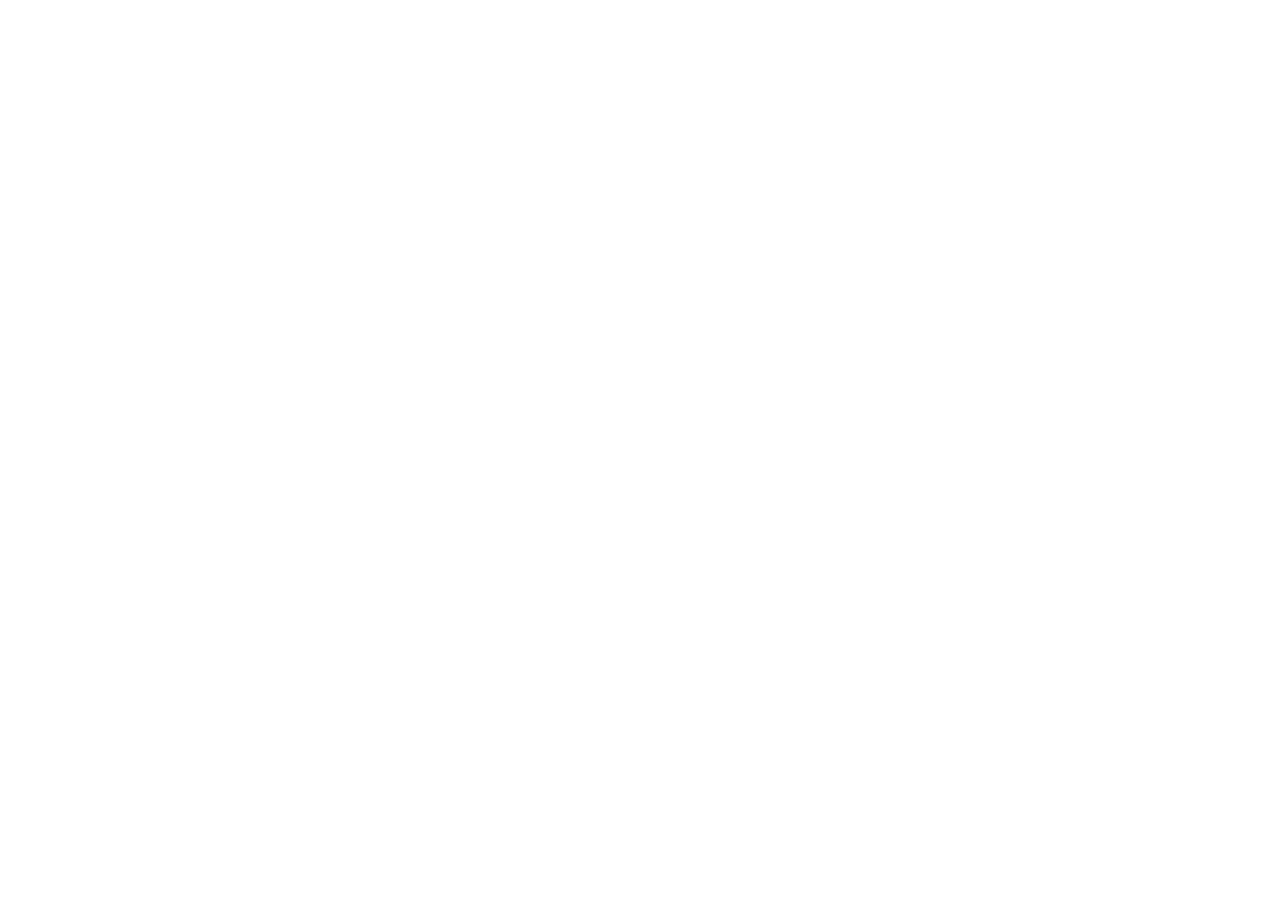
==== characters.html @ 33f7c28f "Oops, missed stuff" ====
<!DOCTYPE html>
<html lang="en">
<head>
   <meta charset="UTF-8">
   <meta name="viewport" content="width=device-width, initial-scale=1.0">
   <title>Characters | Boll Deluxe</title>
</head>
<body>
   
</body>
</html>
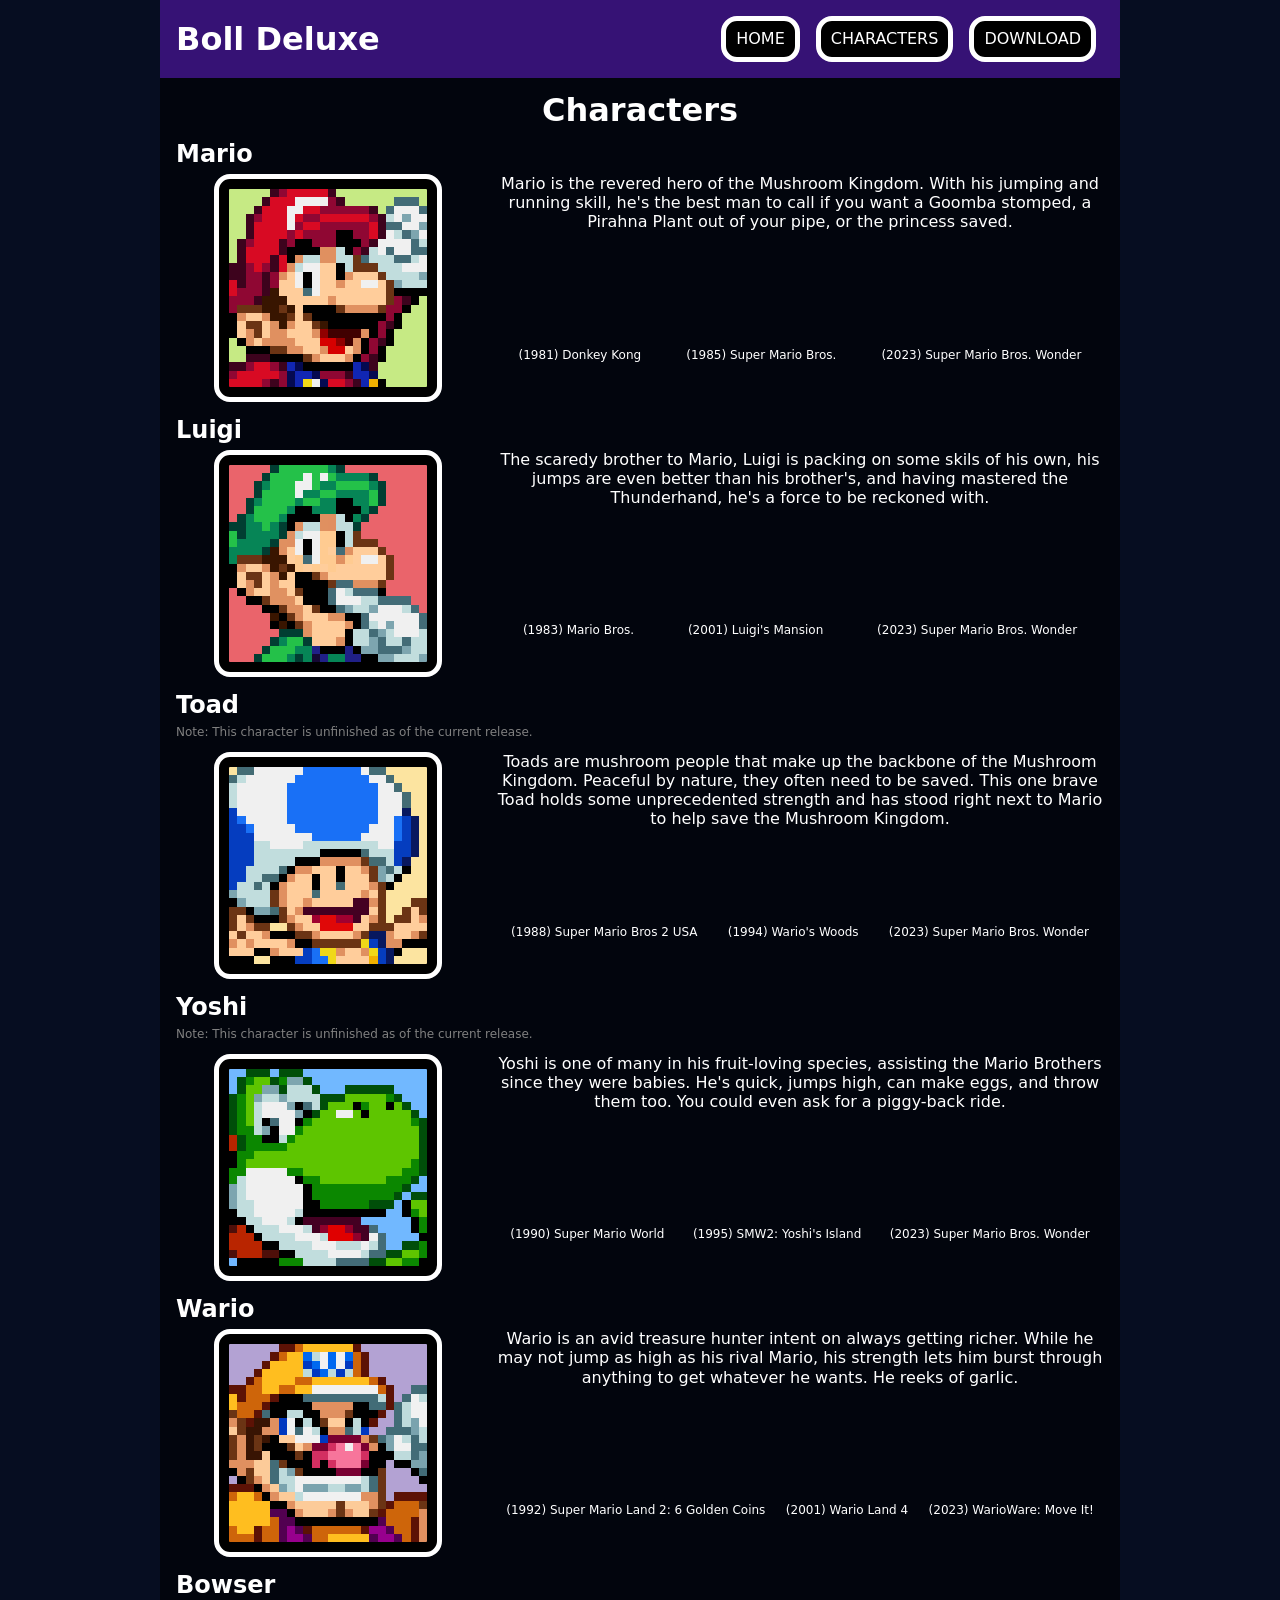
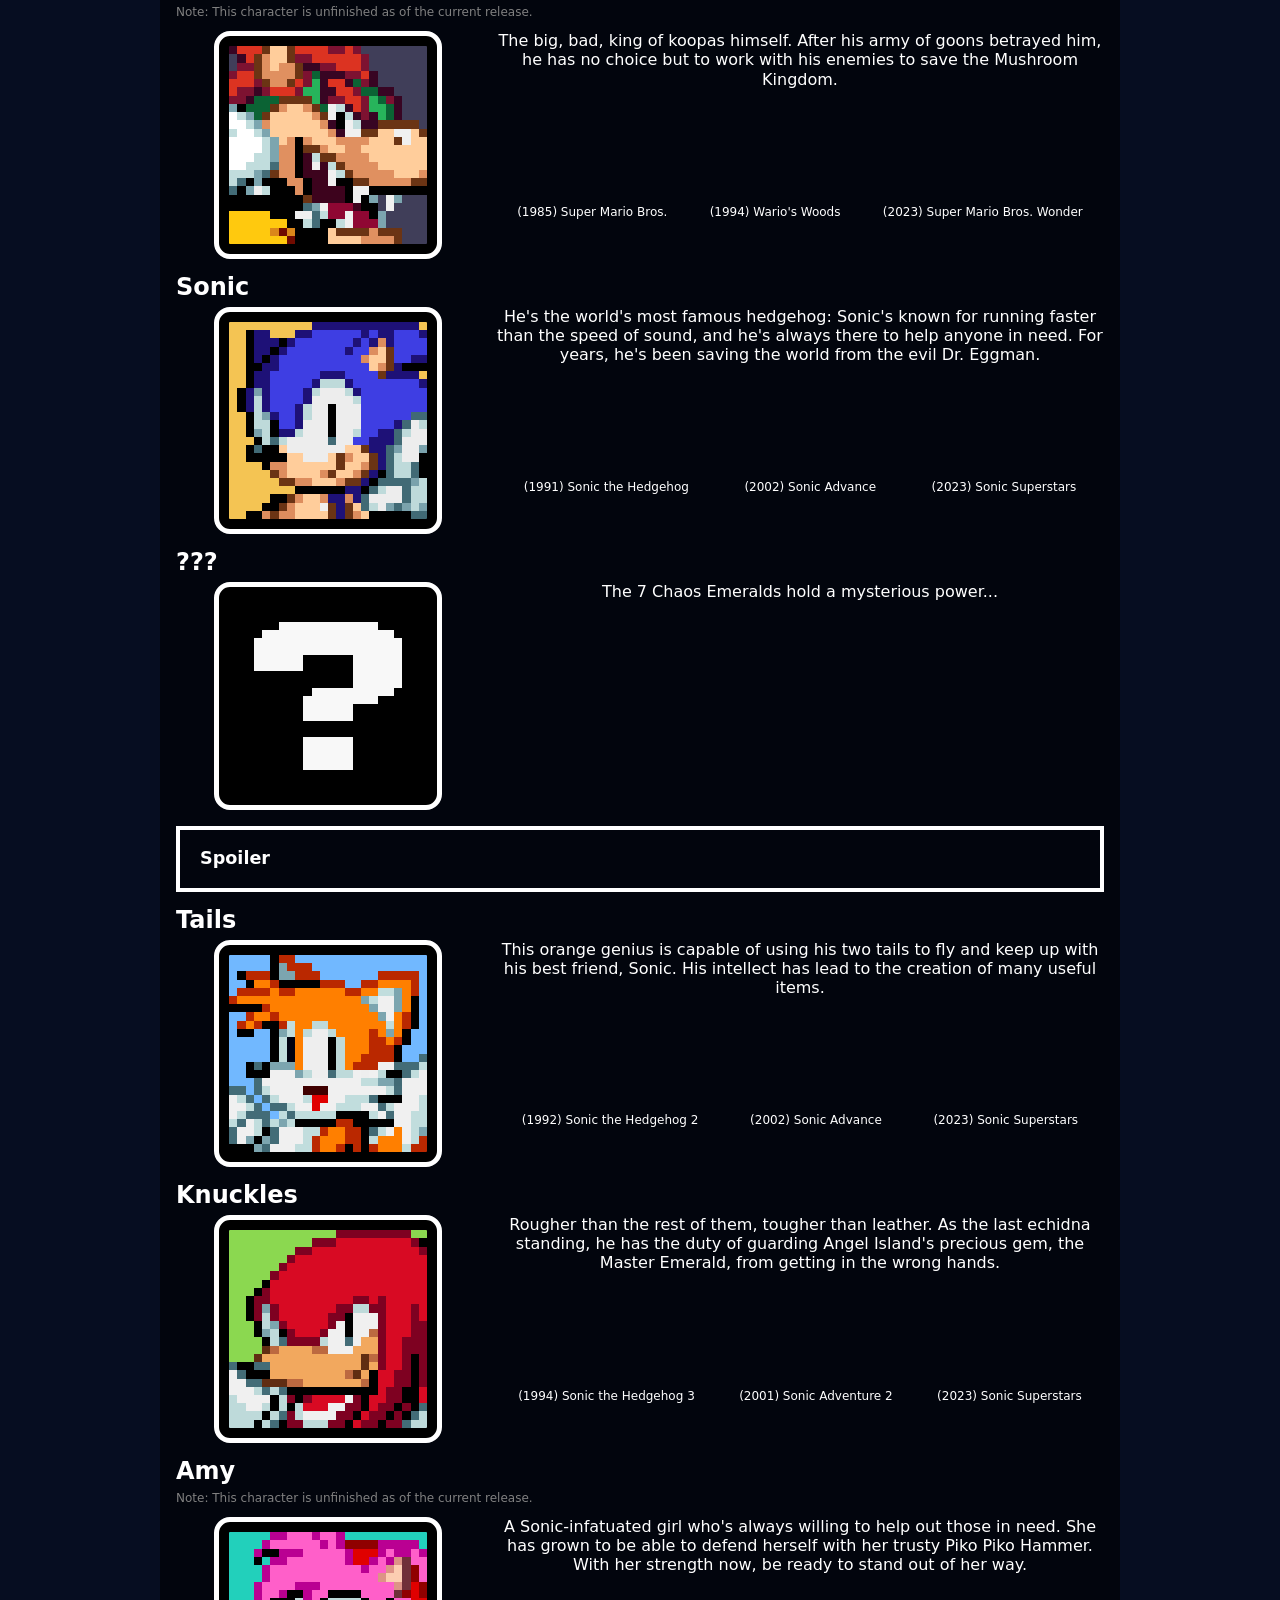
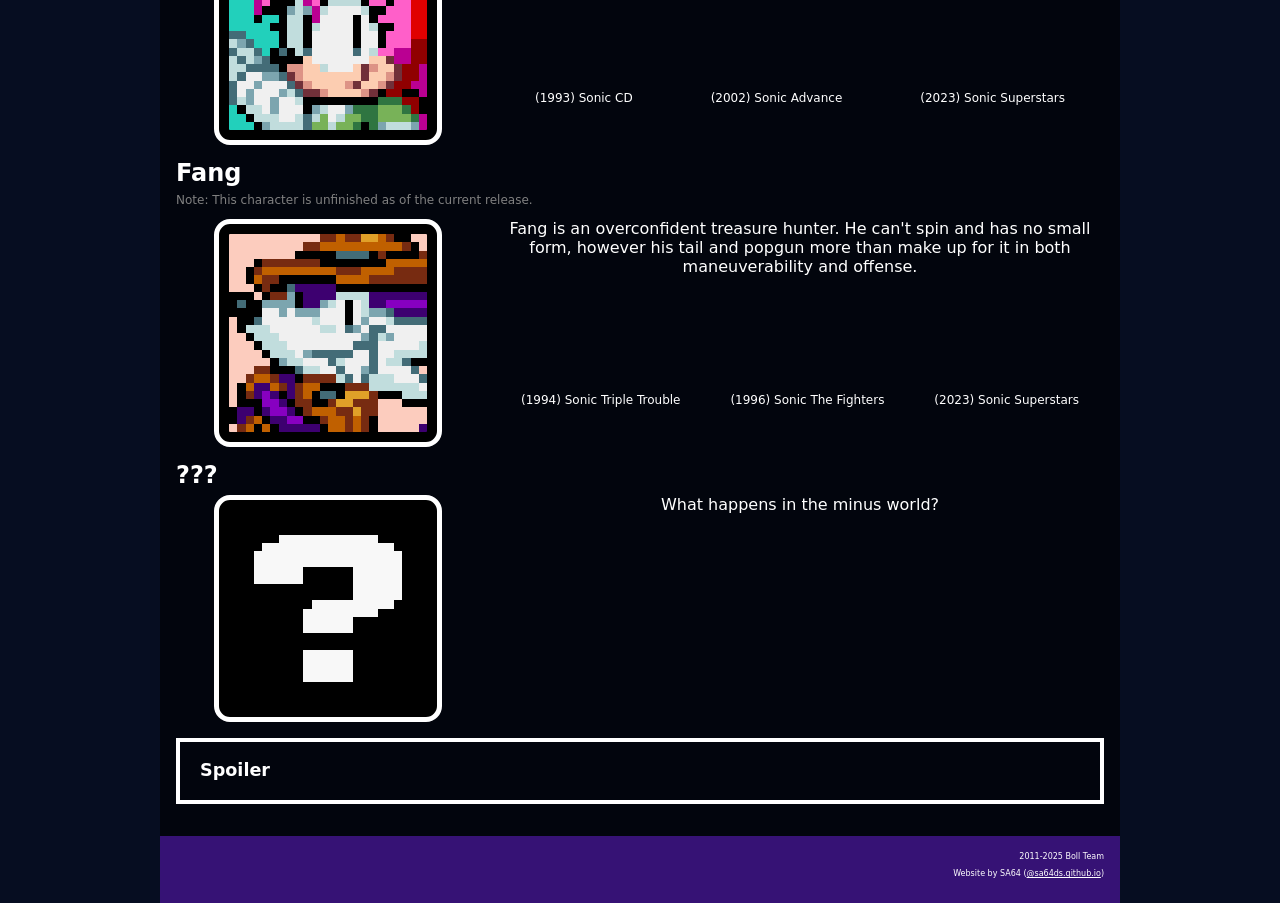
==== commit 58225d81: "Framework Pt. 1" ====
--- a/characters.html
+++ b/characters.html
@@ -4,8 +4,199 @@
    <meta charset="UTF-8">
    <meta name="viewport" content="width=device-width, initial-scale=1.0">
    <title>Characters | Boll Deluxe</title>
+
+   <link rel="stylesheet" href="reset.css">
+   <link rel="stylesheet" href="main.css">
+
+   <link rel="icon" href="images/bdxicon.png" type="image/x-icon">
+
+   <script src="jquery-3.4.1.js"></script>
 </head>
+
 <body>
-   
+   <div class="wrapper">
+      <header>
+         <h1>Boll Deluxe</h1>
+         <nav>
+            <ul>
+               <li><a href="index.html">Home</a></li>
+               <li><a href="characters.html">Characters</a></li>
+               <li><a href="download.html">Download</a></li>
+            </ul>
+         </nav>
+      </header>
+
+      <main>
+         <h1>Characters</h1>
+         <h2>Mario</h2>
+         <div class="character">
+            <img class="characterImage" src="images/cards/mario.png">
+            <p>Mario is the revered hero of the Mushroom Kingdom. With his jumping and running skill, he's the best man to call if you want a Goomba stomped, a Pirahna Plant out of your pipe, or the princess saved.</p>
+            <ul>
+               <li>(1981) Donkey Kong
+               <li>(1985) Super Mario Bros.
+               <li>(2023) Super Mario Bros. Wonder
+            </ul>
+         </div>
+         <h2>Luigi</h2>
+         <div class="character">
+            <img class="characterImage" src="images/cards/luigi.png">
+            <p>The scaredy brother to Mario, Luigi is packing on some skils of his own, his jumps are even better than his brother's, and having mastered the Thunderhand, he's a force to be reckoned with.</p>
+            <ul>
+               <li>(1983) Mario Bros.
+               <li>(2001) Luigi's Mansion
+               <li>(2023) Super Mario Bros. Wonder
+            </ul>
+         </div>
+         <h2>Toad</h2>
+         <p class="note">Note: This character is unfinished as of the current release.</p>
+         <div class="character">
+            <img class="characterImage" src="images/cards/toad.png">
+            <p>Toads are mushroom people that make up the backbone of the Mushroom Kingdom. Peaceful by nature, they often need to be saved. This one brave Toad holds some unprecedented strength and has stood right next to Mario to help save the Mushroom Kingdom.</p>
+            <ul>
+               <li>(1988) Super Mario Bros 2 USA
+               <li>(1994) Wario's Woods
+               <li>(2023) Super Mario Bros. Wonder
+            </ul>
+         </div>
+         <h2>Yoshi</h2>
+         <p class="note">Note: This character is unfinished as of the current release.</p>
+         <div class="character">
+            <img class="characterImage" src="images/cards/yoshi.png">
+            <p>Yoshi is one of many in his fruit-loving species, assisting the Mario Brothers since they were babies. He's quick, jumps high, can make eggs, and throw them too. You could even ask for a piggy-back ride.</p>
+            <ul>
+               <li>(1990) Super Mario World
+               <li>(1995) SMW2: Yoshi's Island
+               <li>(2023) Super Mario Bros. Wonder
+            </ul>
+         </div>
+         <h2>Wario</h2>
+         <div class="character">
+            <img class="characterImage" src="images/cards/wario.png">
+            <p>Wario is an avid treasure hunter intent on always getting richer. While he may not jump as high as his rival Mario, his strength lets him burst through anything to get whatever he wants. He reeks of garlic.</p>
+            <ul>
+               <li>(1992) Super Mario Land 2: 6 Golden Coins
+               <li>(2001) Wario Land 4
+               <li>(2023) WarioWare: Move It!
+            </ul>
+         </div>
+         <h2>Bowser</h2>
+         <p class="note">Note: This character is unfinished as of the current release.</p>
+         <div class="character">
+            <img class="characterImage" src="images/cards/bowser.png">
+            <p>The big, bad, king of koopas himself. After his army of goons betrayed him, he has no choice but to work with his enemies to save the Mushroom Kingdom.</p>
+            <ul class="history">
+               <li>(1985) Super Mario Bros.
+               <li>(1994) Wario's Woods
+               <li>(2023) Super Mario Bros. Wonder
+            </ul>
+         </div>
+         <h2>Sonic</h2>
+         <div class="character">
+            <img class="characterImage" src="images/cards/sonic.png">
+            <p>He's the world's most famous hedgehog: Sonic's known for running faster than the speed of sound, and he's always there to help anyone in need. For years, he's been saving the world from the evil Dr. Eggman.</p>
+            <ul>
+               <li>(1991) Sonic the Hedgehog
+               <li>(2002) Sonic Advance
+               <li>(2023) Sonic Superstars
+            </ul>
+         </div>
+         <h2>???</h2>
+         <div class="secretcharacter">
+            <img class="characterImage" src="images/cards/placeholder.png">
+            <p>The 7 Chaos Emeralds hold a mysterious power...</p>
+         </div>
+         <div class="drawer">
+            <h3>Spoiler</h3>
+
+            <div class="inner">
+               <h2>Super Sonic</h2>
+               <div class="character">
+                  <img class="characterImage" src="images/cards/super.png">
+                  <p class="characterText">After collecting the seven Chaos Emeralds, Sonic can take on a new form: Super Sonic. This gives him incredible speed and power, being able to take even the toughest of foes down. But it doesn't last forever...</p>
+                  <ul>
+                     <li>(1992) Sonic the Hedgehog 2
+                     <li>(2022) Sonic Frontiers
+                     <li>(2023) Sonic Superstars
+                  </ul>
+               </div>
+            </div>
+         </div>
+         <h2>Tails</h2>
+         <div class="character">
+            <img class="characterImage" src="images/cards/tails.png">
+            <p>This orange genius is capable of using his two tails to fly and keep up with his best friend, Sonic. His intellect has lead to the creation of many useful items.</p>
+            <ul>
+               <li>(1992) Sonic the Hedgehog 2
+               <li>(2002) Sonic Advance
+               <li>(2023) Sonic Superstars
+            </ul>
+         </div>
+         <h2>Knuckles</h2>
+         <div class="character">
+            <img class="characterImage" src="images/cards/knuckles.png">
+            <p>Rougher than the rest of them, tougher than leather. As the last echidna standing, he has the duty of guarding Angel Island's precious gem, the Master Emerald, from getting in the wrong hands.</p>
+            <ul class="history">
+               <li>(1994) Sonic the Hedgehog 3
+               <li>(2001) Sonic Adventure 2
+               <li>(2023) Sonic Superstars
+            </ul>
+         </div>
+         <h2>Amy</h2>
+         <p class="note">Note: This character is unfinished as of the current release.</p>
+         <div class="character">
+            <img class="characterImage" src="images/cards/amy.png">
+            <p>A Sonic-infatuated girl who's always willing to help out those in need. She has grown to be able to defend herself with her trusty Piko Piko Hammer. With her strength now, be ready to stand out of her way.</p>
+            <ul class="history">
+               <li>(1993) Sonic CD
+               <li>(2002) Sonic Advance
+               <li>(2023) Sonic Superstars
+            </ul>
+         </div>
+         <h2>Fang</h2>
+         <p class="note">Note: This character is unfinished as of the current release.</p>
+         <div class="character">
+            <img class="characterImage" src="images/cards/fang.png">
+            <p>Fang is an overconfident treasure hunter. He can't spin and has no small form, however his tail and popgun more than make up for it in both maneuverability and offense.</p>
+            <ul>
+               <li>(1994) Sonic Triple Trouble
+               <li>(1996) Sonic The Fighters
+               <li>(2023) Sonic Superstars
+            </ul>
+         </div>
+         <h2>???</h2>
+         <div class="secretcharacter">
+            <img class="characterImage" src="images/cards/placeholder.png">
+            <p>What happens in the minus world?</p>
+         </div>
+         <div class="drawer">
+            <h3>Spoiler</h3>
+
+            <div class="inner">
+               <h2>Ashura</h2>
+               <div class="character">
+                  <img class="characterImage" src="images/cards/ashura.png">
+                  <p>Ashura's striking resemblance to Sonic is no coincidence: this buggy hedgehog, born from the water, can glitch the world to his favor, which he does by teleporting and attracting coins.</p>
+                  <ul>
+                     <li>(1992) Sonic the Hedgehog 2
+                     <li>(2010) Sonic Boll
+                     <li>(2022) Boll Deluxe
+                  </ul>
+               </div>
+            </div>
+         </div>
+      </main>
+      <footer>
+         <p>2011-2025 Boll Team</p>
+         <p>Website by SA64 (<a href="https://bsky.app/profile/sa64ds.github.io">@sa64ds.github.io</a>)</p>
+      </footer>
+   </div>
+
+   <script>
+      $("div.drawer").click(function () {
+         $(this).find(".inner").slideToggle("slow");
+      });
+   </script>
+
 </body>
 </html>
--- a/main.css
+++ b/main.css
@@ -0,0 +1,280 @@
+body {
+   background-image: url(https://img.itch.zone/aW1nLzEwMTY1NTgxLnBuZw==/original/W%2BugZV.png);
+   background-color: #060d21;
+}
+
+.wrapper {
+   font-family: "Press Start 2P", system-ui;
+   font-weight: 400;
+   font-style: normal;
+   background-color: rgba(0, 0, 0, 0.6);
+   color: white;
+   margin: auto;
+   max-width: 960px;
+}
+
+main {
+   padding: 1rem;
+}
+
+img {
+   image-rendering: pixelated;
+}
+
+header {
+   background-color: #361275;
+   display: flex;
+   justify-content: space-between;
+   align-items: center;
+   padding: .5rem 1rem;
+}
+
+nav ul {
+   list-style-type: none;
+   display: flex;
+   flex-wrap: wrap;
+}
+
+nav a {
+   padding: 1rem 2rem;
+   text-transform: uppercase;
+   display: block;
+   color: white;
+   padding: 10px;
+   margin: 8px;
+   border: 5px white solid;
+   border-radius: 1rem;
+   background-color: black;
+   text-decoration: none;
+}
+
+nav a:hover {
+   background-color: white;
+   color: black;
+}
+
+.mainLogo {
+   width: 50%;
+   display: block;
+   margin: 0 auto;
+   padding-bottom: 1rem;
+}
+
+p {
+   line-height: 1.2;
+}
+
+.note {
+   color: gray;
+   font-size: 75%;
+}
+
+h1 {
+   font-size: 200%;
+   text-align: center;
+   margin-bottom: 1rem;
+}
+
+header h1 {
+   margin: 0;
+}
+
+h2 {
+   font-size: 150%;
+   margin-bottom: .5rem;
+}
+
+.unfinished {
+   color: grey;
+}
+
+footer {
+   background-color: #361275;
+   font-size: 50%;
+   text-align: right;
+   clear: both;
+   padding: 1rem;
+}
+footer a {color: white;}
+
+.character, .secretcharacter {
+   display: grid;
+   grid-template-columns: 1fr 2fr;
+   grid-template-rows: 3fr 1fr;
+   grid-gap: 1rem;
+   margin-bottom: 1rem;
+}
+
+.history {
+   font-size: 75%;
+   grid-column: 2/3;
+   display: flex;
+   justify-content: space-around;
+   text-align: center;
+}
+
+.character ul,.secretcharacter ul {
+   font-size: 75%;
+   grid-column: 2/3;
+   display: flex;
+   justify-content: space-around;
+   text-align: center;
+}
+
+.character li,.secretcharacter li {
+   list-style-type: none;
+}
+
+.character img,.secretcharacter img {
+   width: 65%;
+   background-color: black;
+   padding: 10px;
+   border: 5px white solid;
+   border-radius: 1rem;
+   margin: auto;
+   grid-row: 1/3;
+}
+
+.character p,.secretcharacter p {
+   text-align: center;
+}
+
+.drawer {
+   border: white 4px solid;
+   margin-bottom: 1rem;
+   padding: 4px;
+}
+
+.drawer h3 {
+   font-size: 110%;
+   display: block;
+   padding: 1rem;
+}
+.inner {display: none}
+
+.download {
+   display: grid;
+   grid-template-columns: 1fr 2fr;
+   grid-template-rows: 1fr 0.25fr;
+   margin-bottom: 1rem;
+}
+
+.download img {
+   width: 80%;
+   background-color: black;
+   padding: 10px;
+   border: 5px white solid;
+   border-radius: 1rem;
+   margin: auto;
+   grid-row: 1/4;
+   image-rendering: initial;
+}
+
+.download p {
+   padding: 1rem;
+}
+
+.download a {
+   grid-column: 2;
+   display: block;
+   color: white;
+   background-color: black;
+   border: 5px white solid;
+   margin: 1rem;
+   padding: 1rem;
+   text-align: center;
+   border-radius: 1rem;
+   text-decoration: none;
+}
+
+.download a:hover {
+   background-color: green;
+}
+
+
+@media only screen and (max-width: 899px) {
+   .wrapper {
+      width: 100%;
+   }
+
+   header {
+      flex-direction: column;
+   }
+
+   header h1 {
+      padding-bottom: 1rem;
+   }
+}
+
+@media only screen and (max-width: 480px) {
+   .wrapper {
+      font-size: 125%;
+   }
+   
+   header img {
+      padding: 1rem;
+      width: 100%;
+   }
+
+   nav ul {
+      flex-direction: column;
+      text-align: center;
+   }
+
+   nav a {
+      padding: 1rem;
+      margin: 0;
+   }
+
+   .mainLogo {
+      width: 100%;
+   }
+
+   p {
+      text-align: center;
+   }
+   
+   h2 {
+      text-align: center;
+   }
+   
+   .character {
+      grid-template-columns: 1fr;
+      grid-template-rows: 1fr .5fr 0.5fr;
+   }
+
+   .secretcharacter {
+      grid-template-columns: 1fr;
+      grid-template-rows: 1fr .5fr;
+   }
+
+   .character img,.secretcharacter img {
+      grid-row: 1;
+      grid-column: 1;
+      width: 300px;
+   }
+
+   .character p,.secretcharacter p {
+      grid-row: 2;
+      grid-column: 1;
+      text-align: center;
+   }
+   
+   .character ul,.secretcharacter ul {
+      grid-row: 3;
+      grid-column: 1;
+      flex-direction: column;
+   }
+
+   .download {
+      grid-template-columns: 1fr;
+   }
+
+   .download p {
+      grid-column: 1;
+   }
+
+   .download a {
+      grid-column: 1;
+   }
+}
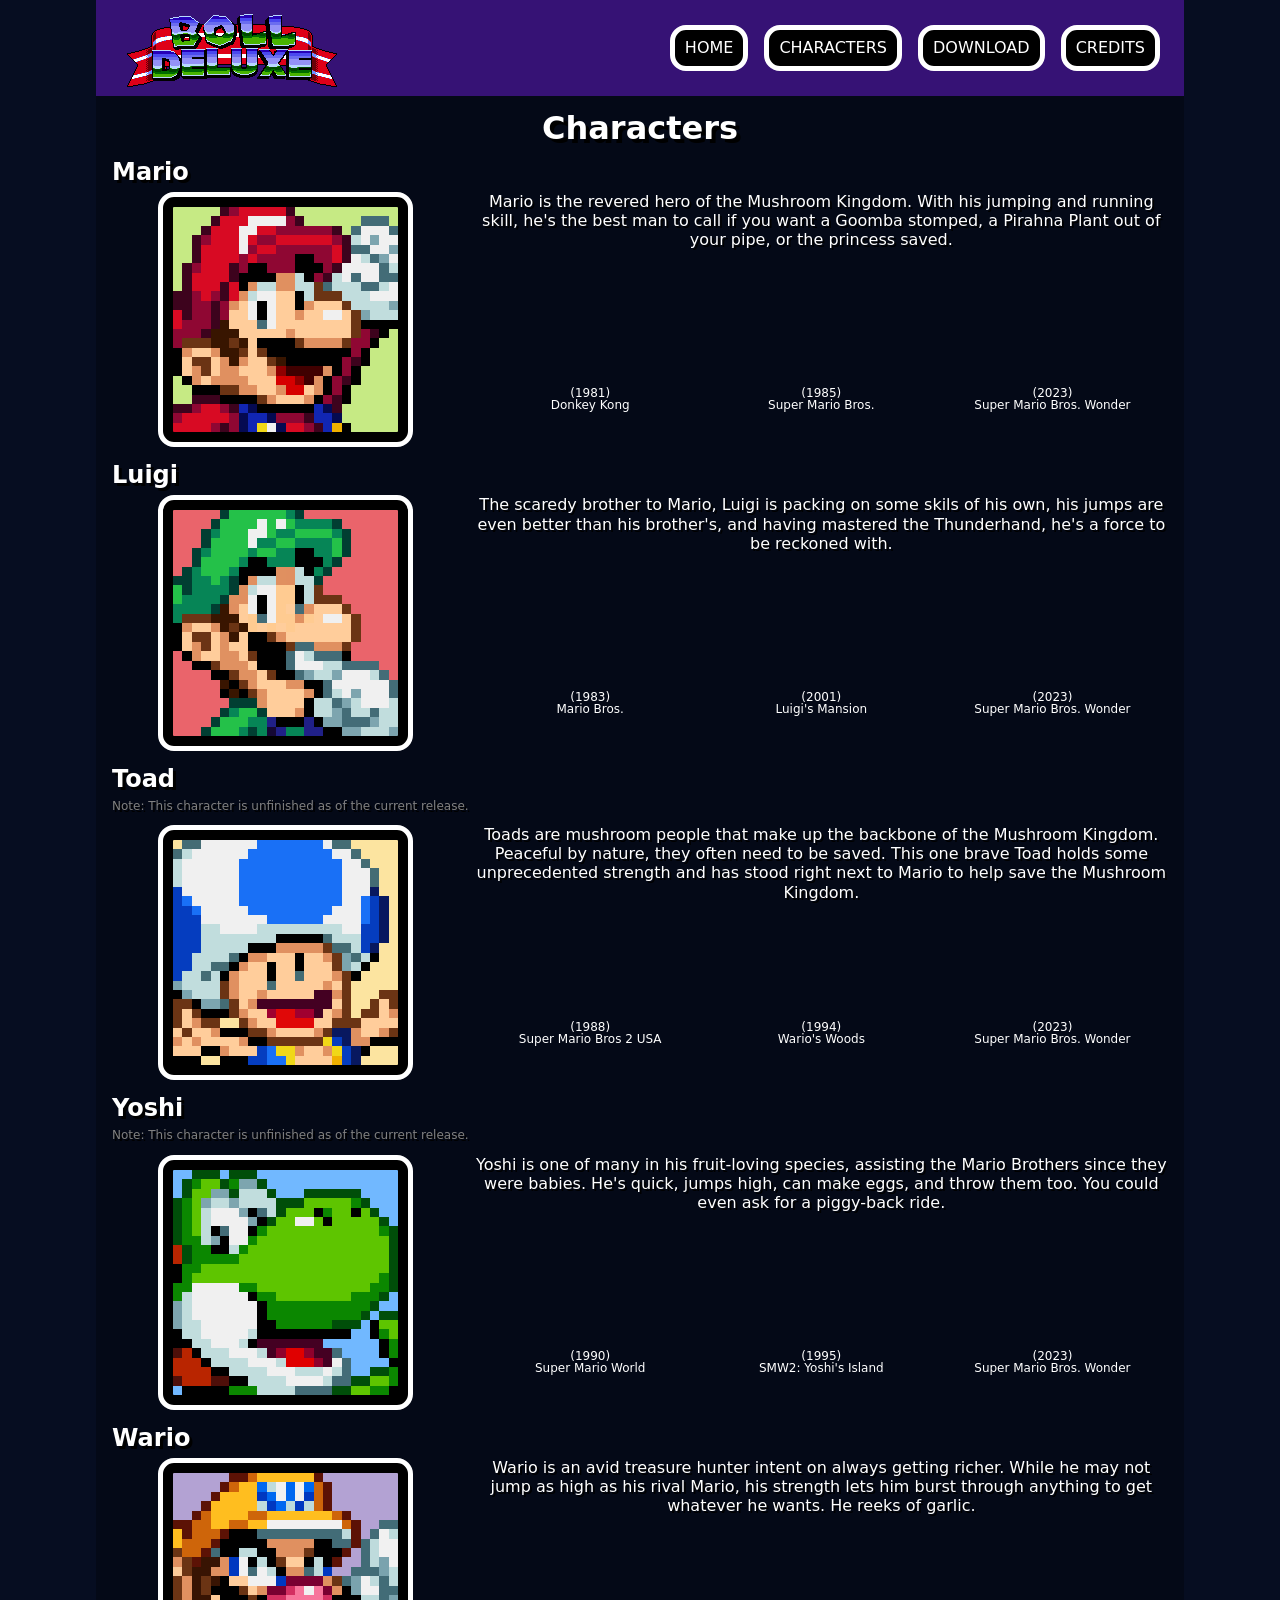
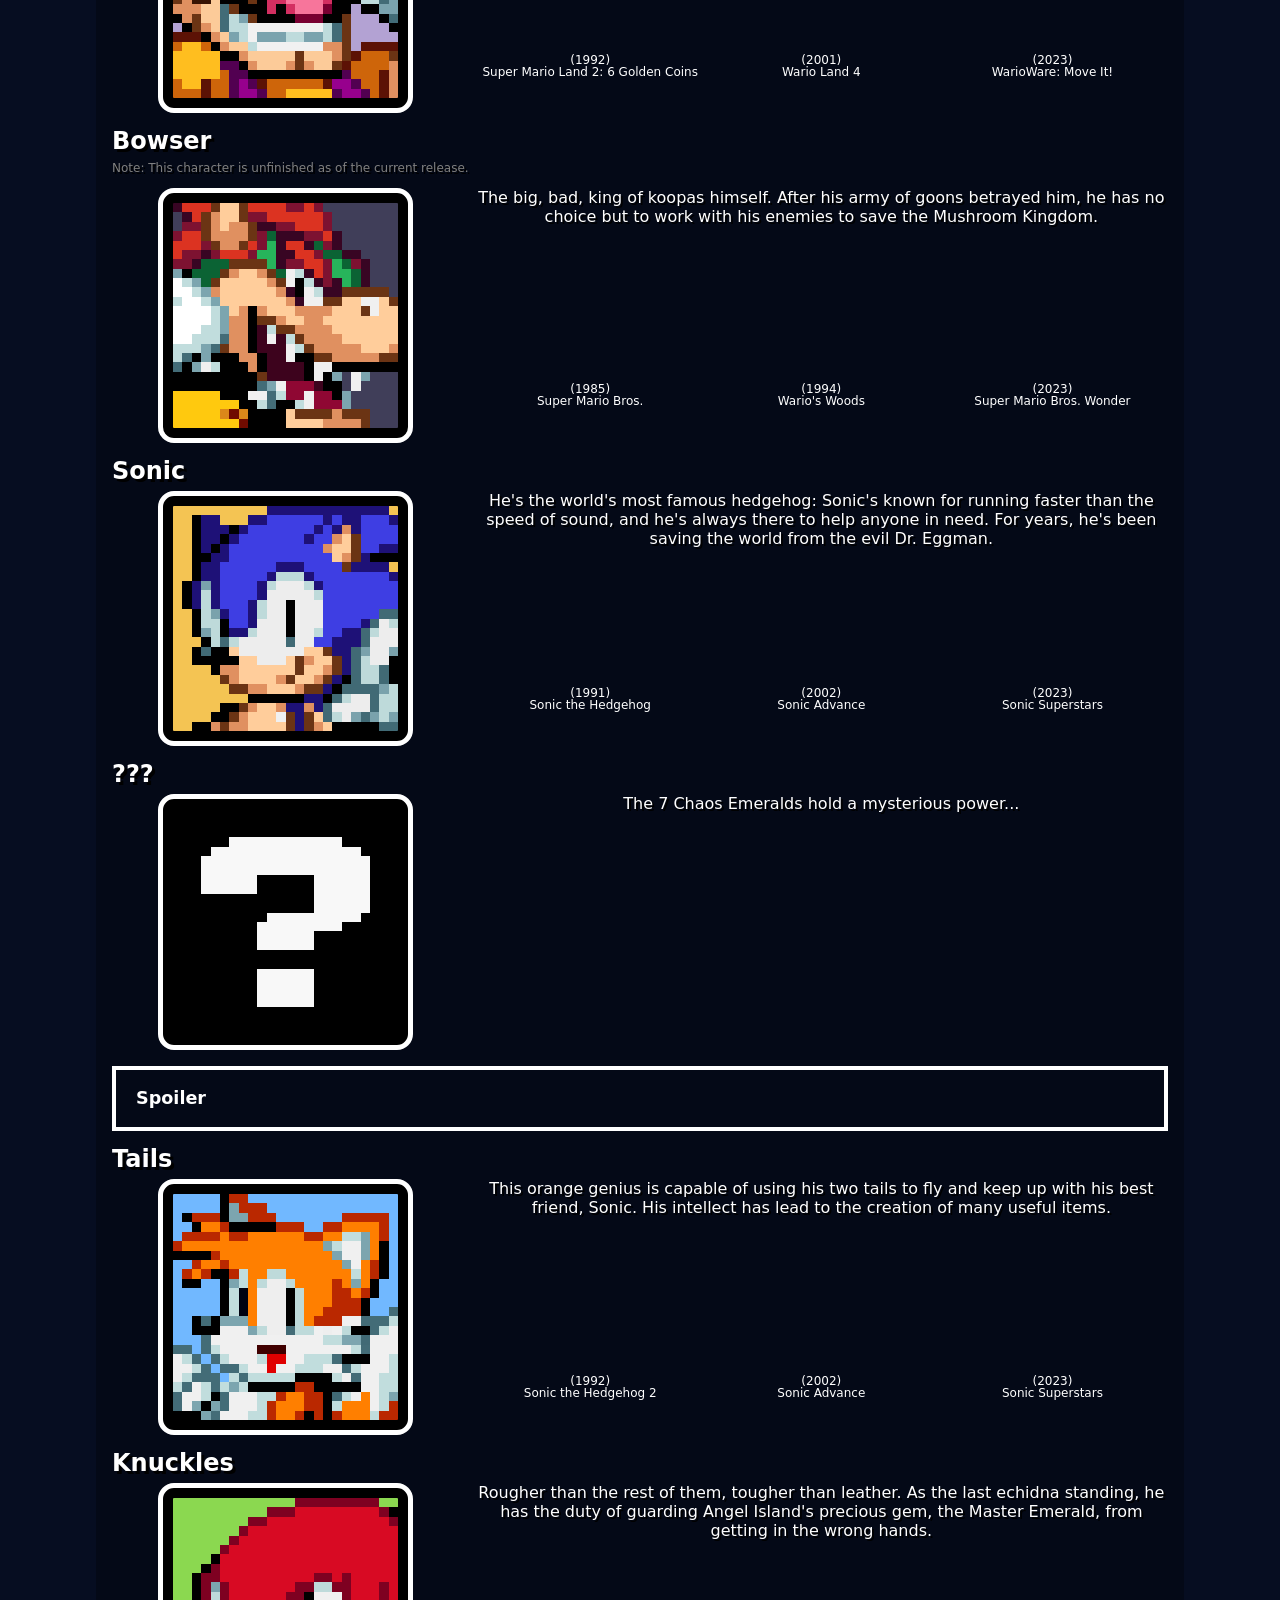
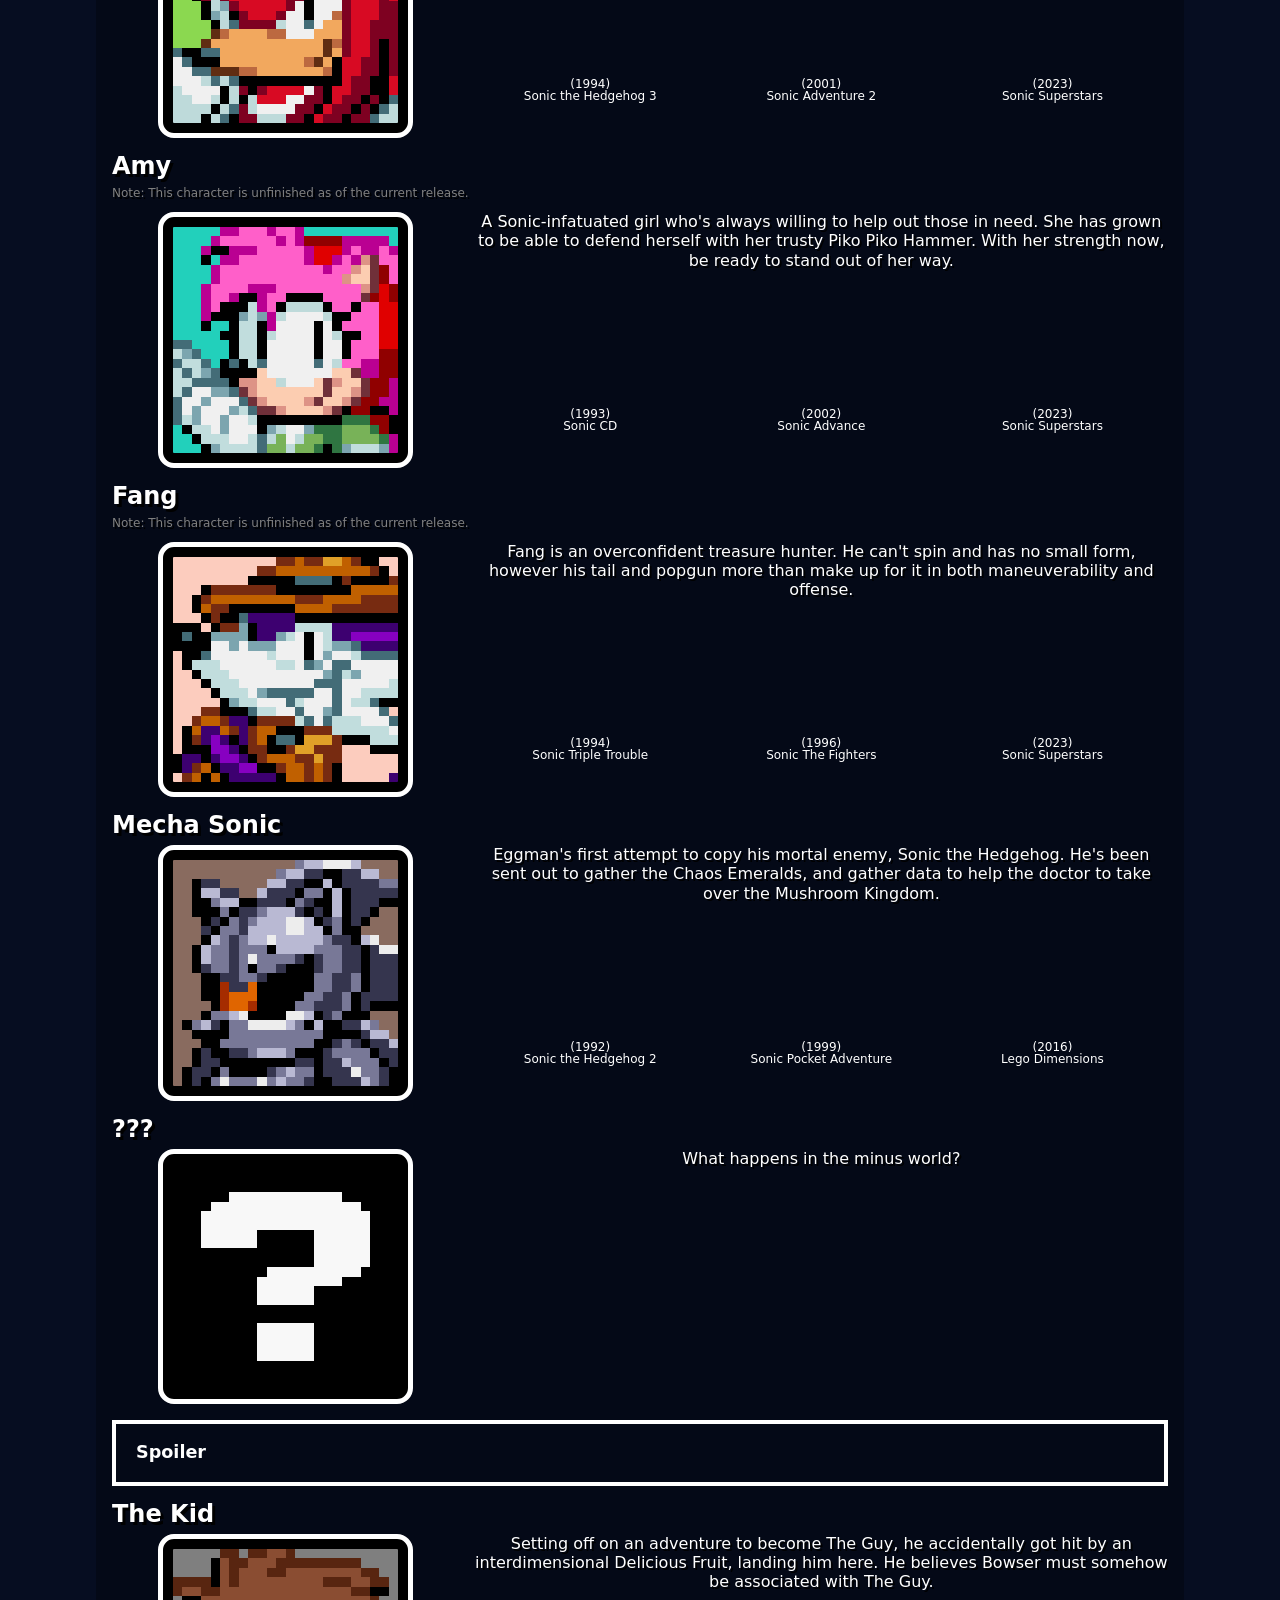
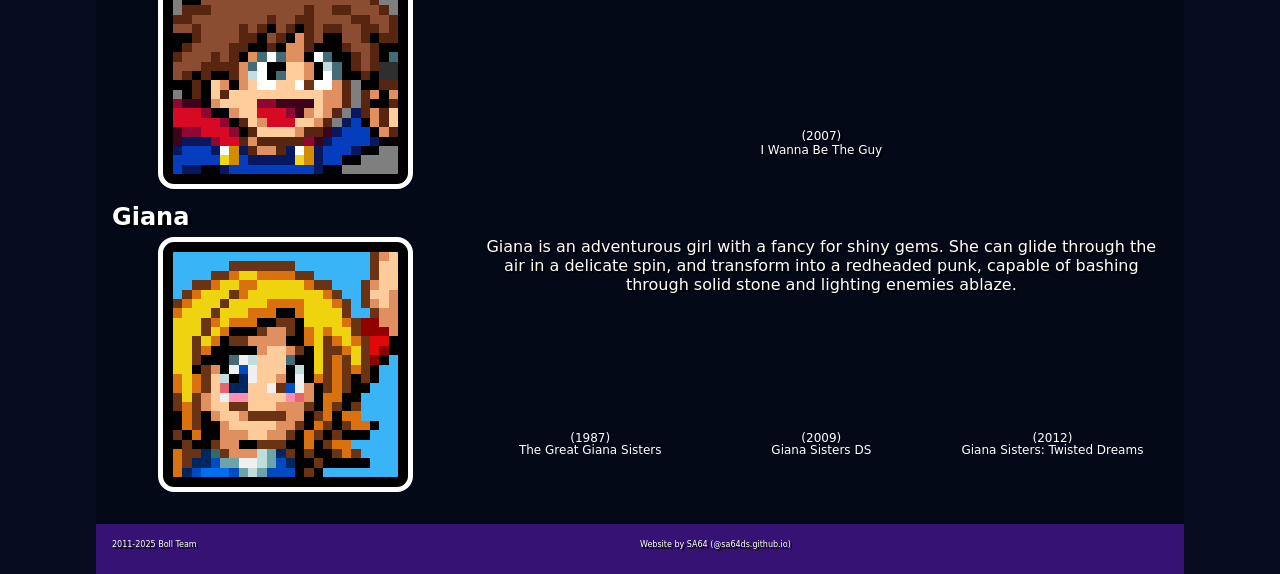
==== commit 1af6b425: "Framework Pt.2" ====
--- a/characters.html
+++ b/characters.html
@@ -16,12 +16,13 @@
 <body>
    <div class="wrapper">
       <header>
-         <h1>Boll Deluxe</h1>
+         <img src="images/bolldxlogotape.png" href="index.html">
          <nav>
             <ul>
-               <li><a href="index.html">Home</a></li>
-               <li><a href="characters.html">Characters</a></li>
-               <li><a href="download.html">Download</a></li>
+               <li><a href="index.html">Home</a>
+               <li><a href="characters.html">Characters</a>
+               <li><a href="download.html">Download</a>
+               <li><a href="credits.html">Credits</a>
             </ul>
          </nav>
       </header>
@@ -33,9 +34,9 @@
             <img class="characterImage" src="images/cards/mario.png">
             <p>Mario is the revered hero of the Mushroom Kingdom. With his jumping and running skill, he's the best man to call if you want a Goomba stomped, a Pirahna Plant out of your pipe, or the princess saved.</p>
             <ul>
-               <li>(1981) Donkey Kong
-               <li>(1985) Super Mario Bros.
-               <li>(2023) Super Mario Bros. Wonder
+               <li>(1981)<br>Donkey Kong
+               <li>(1985)<br>Super Mario Bros.
+               <li>(2023)<br>Super Mario Bros. Wonder
             </ul>
          </div>
          <h2>Luigi</h2>
@@ -43,9 +44,9 @@
             <img class="characterImage" src="images/cards/luigi.png">
             <p>The scaredy brother to Mario, Luigi is packing on some skils of his own, his jumps are even better than his brother's, and having mastered the Thunderhand, he's a force to be reckoned with.</p>
             <ul>
-               <li>(1983) Mario Bros.
-               <li>(2001) Luigi's Mansion
-               <li>(2023) Super Mario Bros. Wonder
+               <li>(1983)<br>Mario Bros.
+               <li>(2001)<br>Luigi's Mansion
+               <li>(2023)<br>Super Mario Bros. Wonder
             </ul>
          </div>
          <h2>Toad</h2>
@@ -54,9 +55,9 @@
             <img class="characterImage" src="images/cards/toad.png">
             <p>Toads are mushroom people that make up the backbone of the Mushroom Kingdom. Peaceful by nature, they often need to be saved. This one brave Toad holds some unprecedented strength and has stood right next to Mario to help save the Mushroom Kingdom.</p>
             <ul>
-               <li>(1988) Super Mario Bros 2 USA
-               <li>(1994) Wario's Woods
-               <li>(2023) Super Mario Bros. Wonder
+               <li>(1988)<br>Super Mario Bros 2 USA
+               <li>(1994)<br>Wario's Woods
+               <li>(2023)<br>Super Mario Bros. Wonder
             </ul>
          </div>
          <h2>Yoshi</h2>
@@ -65,9 +66,9 @@
             <img class="characterImage" src="images/cards/yoshi.png">
             <p>Yoshi is one of many in his fruit-loving species, assisting the Mario Brothers since they were babies. He's quick, jumps high, can make eggs, and throw them too. You could even ask for a piggy-back ride.</p>
             <ul>
-               <li>(1990) Super Mario World
-               <li>(1995) SMW2: Yoshi's Island
-               <li>(2023) Super Mario Bros. Wonder
+               <li>(1990)<br>Super Mario World
+               <li>(1995)<br>SMW2: Yoshi's Island
+               <li>(2023)<br>Super Mario Bros. Wonder
             </ul>
          </div>
          <h2>Wario</h2>
@@ -75,9 +76,9 @@
             <img class="characterImage" src="images/cards/wario.png">
             <p>Wario is an avid treasure hunter intent on always getting richer. While he may not jump as high as his rival Mario, his strength lets him burst through anything to get whatever he wants. He reeks of garlic.</p>
             <ul>
-               <li>(1992) Super Mario Land 2: 6 Golden Coins
-               <li>(2001) Wario Land 4
-               <li>(2023) WarioWare: Move It!
+               <li>(1992)<br>Super Mario Land 2: 6 Golden Coins
+               <li>(2001)<br>Wario Land 4
+               <li>(2023)<br>WarioWare: Move It!
             </ul>
          </div>
          <h2>Bowser</h2>
@@ -86,9 +87,9 @@
             <img class="characterImage" src="images/cards/bowser.png">
             <p>The big, bad, king of koopas himself. After his army of goons betrayed him, he has no choice but to work with his enemies to save the Mushroom Kingdom.</p>
             <ul class="history">
-               <li>(1985) Super Mario Bros.
-               <li>(1994) Wario's Woods
-               <li>(2023) Super Mario Bros. Wonder
+               <li>(1985)<br>Super Mario Bros.
+               <li>(1994)<br>Wario's Woods
+               <li>(2023)<br>Super Mario Bros. Wonder
             </ul>
          </div>
          <h2>Sonic</h2>
@@ -96,14 +97,14 @@
             <img class="characterImage" src="images/cards/sonic.png">
             <p>He's the world's most famous hedgehog: Sonic's known for running faster than the speed of sound, and he's always there to help anyone in need. For years, he's been saving the world from the evil Dr. Eggman.</p>
             <ul>
-               <li>(1991) Sonic the Hedgehog
-               <li>(2002) Sonic Advance
-               <li>(2023) Sonic Superstars
+               <li>(1991)<br>Sonic the Hedgehog
+               <li>(2002)<br>Sonic Advance
+               <li>(2023)<br>Sonic Superstars
             </ul>
          </div>
          <h2>???</h2>
          <div class="secretcharacter">
-            <img class="characterImage" src="images/cards/placeholder.png">
+            <img class="characterImage" src="images/cards/mystery.png">
             <p>The 7 Chaos Emeralds hold a mysterious power...</p>
          </div>
          <div class="drawer">
@@ -115,9 +116,9 @@
                   <img class="characterImage" src="images/cards/super.png">
                   <p class="characterText">After collecting the seven Chaos Emeralds, Sonic can take on a new form: Super Sonic. This gives him incredible speed and power, being able to take even the toughest of foes down. But it doesn't last forever...</p>
                   <ul>
-                     <li>(1992) Sonic the Hedgehog 2
-                     <li>(2022) Sonic Frontiers
-                     <li>(2023) Sonic Superstars
+                     <li>(1992)<br>Sonic the Hedgehog 2
+                     <li>(2022)<br>Sonic Frontiers
+                     <li>(2023)<br>Sonic Superstars
                   </ul>
                </div>
             </div>
@@ -127,19 +128,19 @@
             <img class="characterImage" src="images/cards/tails.png">
             <p>This orange genius is capable of using his two tails to fly and keep up with his best friend, Sonic. His intellect has lead to the creation of many useful items.</p>
             <ul>
-               <li>(1992) Sonic the Hedgehog 2
-               <li>(2002) Sonic Advance
-               <li>(2023) Sonic Superstars
+               <li>(1992)<br>Sonic the Hedgehog 2
+               <li>(2002)<br>Sonic Advance
+               <li>(2023)<br>Sonic Superstars
             </ul>
          </div>
          <h2>Knuckles</h2>
          <div class="character">
-            <img class="characterImage" src="images/cards/knuckles.png">
+            <img class="characterImage" src="images/cards/knux.png">
             <p>Rougher than the rest of them, tougher than leather. As the last echidna standing, he has the duty of guarding Angel Island's precious gem, the Master Emerald, from getting in the wrong hands.</p>
             <ul class="history">
-               <li>(1994) Sonic the Hedgehog 3
-               <li>(2001) Sonic Adventure 2
-               <li>(2023) Sonic Superstars
+               <li>(1994)<br>Sonic the Hedgehog 3
+               <li>(2001)<br>Sonic Adventure 2
+               <li>(2023)<br>Sonic Superstars
             </ul>
          </div>
          <h2>Amy</h2>
@@ -148,9 +149,9 @@
             <img class="characterImage" src="images/cards/amy.png">
             <p>A Sonic-infatuated girl who's always willing to help out those in need. She has grown to be able to defend herself with her trusty Piko Piko Hammer. With her strength now, be ready to stand out of her way.</p>
             <ul class="history">
-               <li>(1993) Sonic CD
-               <li>(2002) Sonic Advance
-               <li>(2023) Sonic Superstars
+               <li>(1993)<br>Sonic CD
+               <li>(2002)<br>Sonic Advance
+               <li>(2023)<br>Sonic Superstars
             </ul>
          </div>
          <h2>Fang</h2>
@@ -159,14 +160,24 @@
             <img class="characterImage" src="images/cards/fang.png">
             <p>Fang is an overconfident treasure hunter. He can't spin and has no small form, however his tail and popgun more than make up for it in both maneuverability and offense.</p>
             <ul>
-               <li>(1994) Sonic Triple Trouble
-               <li>(1996) Sonic The Fighters
-               <li>(2023) Sonic Superstars
+               <li>(1994)<br>Sonic Triple Trouble
+               <li>(1996)<br>Sonic The Fighters
+               <li>(2023)<br>Sonic Superstars
+            </ul>
+         </div>
+         <h2>Mecha Sonic</h2>
+         <div class="character">
+            <img class="characterImage" src="images/cards/mecha.png">
+            <p>Eggman's first attempt to copy his mortal enemy, Sonic the Hedgehog. He's been sent out to gather the Chaos Emeralds, and gather data to help the doctor to take over the Mushroom Kingdom.</p>
+            <ul>
+               <li>(1992)<br>Sonic the Hedgehog 2
+               <li>(1999)<br>Sonic Pocket Adventure
+               <li>(2016)<br>Lego Dimensions
             </ul>
          </div>
          <h2>???</h2>
          <div class="secretcharacter">
-            <img class="characterImage" src="images/cards/placeholder.png">
+            <img class="characterImage" src="images/cards/mystery.png">
             <p>What happens in the minus world?</p>
          </div>
          <div class="drawer">
@@ -178,12 +189,28 @@
                   <img class="characterImage" src="images/cards/ashura.png">
                   <p>Ashura's striking resemblance to Sonic is no coincidence: this buggy hedgehog, born from the water, can glitch the world to his favor, which he does by teleporting and attracting coins.</p>
                   <ul>
-                     <li>(1992) Sonic the Hedgehog 2
-                     <li>(2010) Sonic Boll
-                     <li>(2022) Boll Deluxe
+                     <li>(1992)<br>Sonic the Hedgehog 2
+                     <li>(2010)<br>Sonic Boll
+                     <li>(2022)<br>Boll Deluxe
                   </ul>
                </div>
             </div>
+         </div>
+         <h2>The Kid</h2>
+         <div class="character">
+            <img class="characterImage" src="images/cards/kid.png">
+            <p>Setting off on an adventure to become The Guy, he accidentally got hit by an interdimensional Delicious Fruit, landing him here. He believes Bowser must somehow be associated with The Guy.
+            <p class="history">(2007)<br>I Wanna Be The Guy</p>
+         </div>
+         <h2>Giana</h2>
+         <div class="character">
+            <img class="characterImage" src="images/cards/giana.png">
+            <p>Giana is an adventurous girl with a fancy for shiny gems. She can glide through the air in a delicate spin, and transform into a redheaded punk, capable of bashing through solid stone and lighting enemies ablaze.</p>
+            <ul>
+               <li>(1987)<br>The Great Giana Sisters
+               <li>(2009)<br>Giana Sisters DS
+               <li>(2012)<br>Giana Sisters: Twisted Dreams
+            </ul>
          </div>
       </main>
       <footer>
--- a/main.css
+++ b/main.css
@@ -7,10 +7,10 @@
    font-family: "Press Start 2P", system-ui;
    font-weight: 400;
    font-style: normal;
-   background-color: rgba(0, 0, 0, 0.6);
+   background-color: rgba(0, 0, 0, 0.3);
    color: white;
    margin: auto;
-   max-width: 960px;
+   max-width: 85%;
 }
 
 main {
@@ -19,6 +19,21 @@
 
 img {
    image-rendering: pixelated;
+}
+
+.threescreenshots {
+   display: grid;
+   grid-template-columns: 1fr 1fr 1fr;
+   max-width: 100%;
+   margin-bottom: 1rem;
+   grid-gap: 1rem;
+}
+.threescreenshots img {
+   max-width: 90%;
+   background-color: black;
+   padding: 10px;
+   border: 5px white solid;
+   border-radius: 1rem;
 }
 
 header {
@@ -47,10 +62,8 @@
    background-color: black;
    text-decoration: none;
 }
-
 nav a:hover {
-   background-color: white;
-   color: black;
+   background-color: green;
 }
 
 .mainLogo {
@@ -62,6 +75,7 @@
 
 p {
    line-height: 1.2;
+   text-shadow: 2px 2px black;
 }
 
 .note {
@@ -73,6 +87,7 @@
    font-size: 200%;
    text-align: center;
    margin-bottom: 1rem;
+   text-shadow: 4px 4px black;
 }
 
 header h1 {
@@ -82,6 +97,11 @@
 h2 {
    font-size: 150%;
    margin-bottom: .5rem;
+   text-shadow: 3px 3px black;
+}
+
+a {
+   text-shadow: 2px 2px black;
 }
 
 .unfinished {
@@ -91,11 +111,44 @@
 footer {
    background-color: #361275;
    font-size: 50%;
+   clear: both;
+   padding: 1rem;
+   display: grid;
+   grid-template-columns: 1fr 1fr;
+}
+
+.footerLeft {
+   grid-column: 1;
+   margin: auto 0;
+}
+
+.footerLeft h2 {text-shadow: 2px 2px black;}
+
+.footerLeft li {
+   list-style-type: none;
+   padding-bottom: 1em;
+   text-shadow: 1px 1px black;
+}
+
+.footerLeft li:last-of-type {
+   padding-bottom: 0;
+}
+
+.footerRight {
    text-align: right;
-   clear: both;
-   padding: 1rem;
-}
-footer a {color: white;}
+   margin: auto 0;
+   grid-column: 2;
+}
+
+.footerRight p {
+   text-shadow: 1px 1px black;
+}
+
+footer a {
+   color: white;
+   text-decoration: none;
+}
+footer a:hover {color: green;}
 
 .character, .secretcharacter {
    display: grid;
@@ -108,17 +161,15 @@
 .history {
    font-size: 75%;
    grid-column: 2/3;
-   display: flex;
-   justify-content: space-around;
    text-align: center;
 }
 
 .character ul,.secretcharacter ul {
    font-size: 75%;
    grid-column: 2/3;
-   display: flex;
-   justify-content: space-around;
-   text-align: center;
+   text-align: center;
+   display: grid;
+   grid-template-columns: 1fr 1fr 1fr;
 }
 
 .character li,.secretcharacter li {
@@ -237,6 +288,10 @@
    h2 {
       text-align: center;
    }
+
+   .threescreenshots {
+      grid-template-columns: 1fr;
+   }
    
    .character {
       grid-template-columns: 1fr;
@@ -263,7 +318,7 @@
    .character ul,.secretcharacter ul {
       grid-row: 3;
       grid-column: 1;
-      flex-direction: column;
+      grid-template-columns: 1fr;
    }
 
    .download {
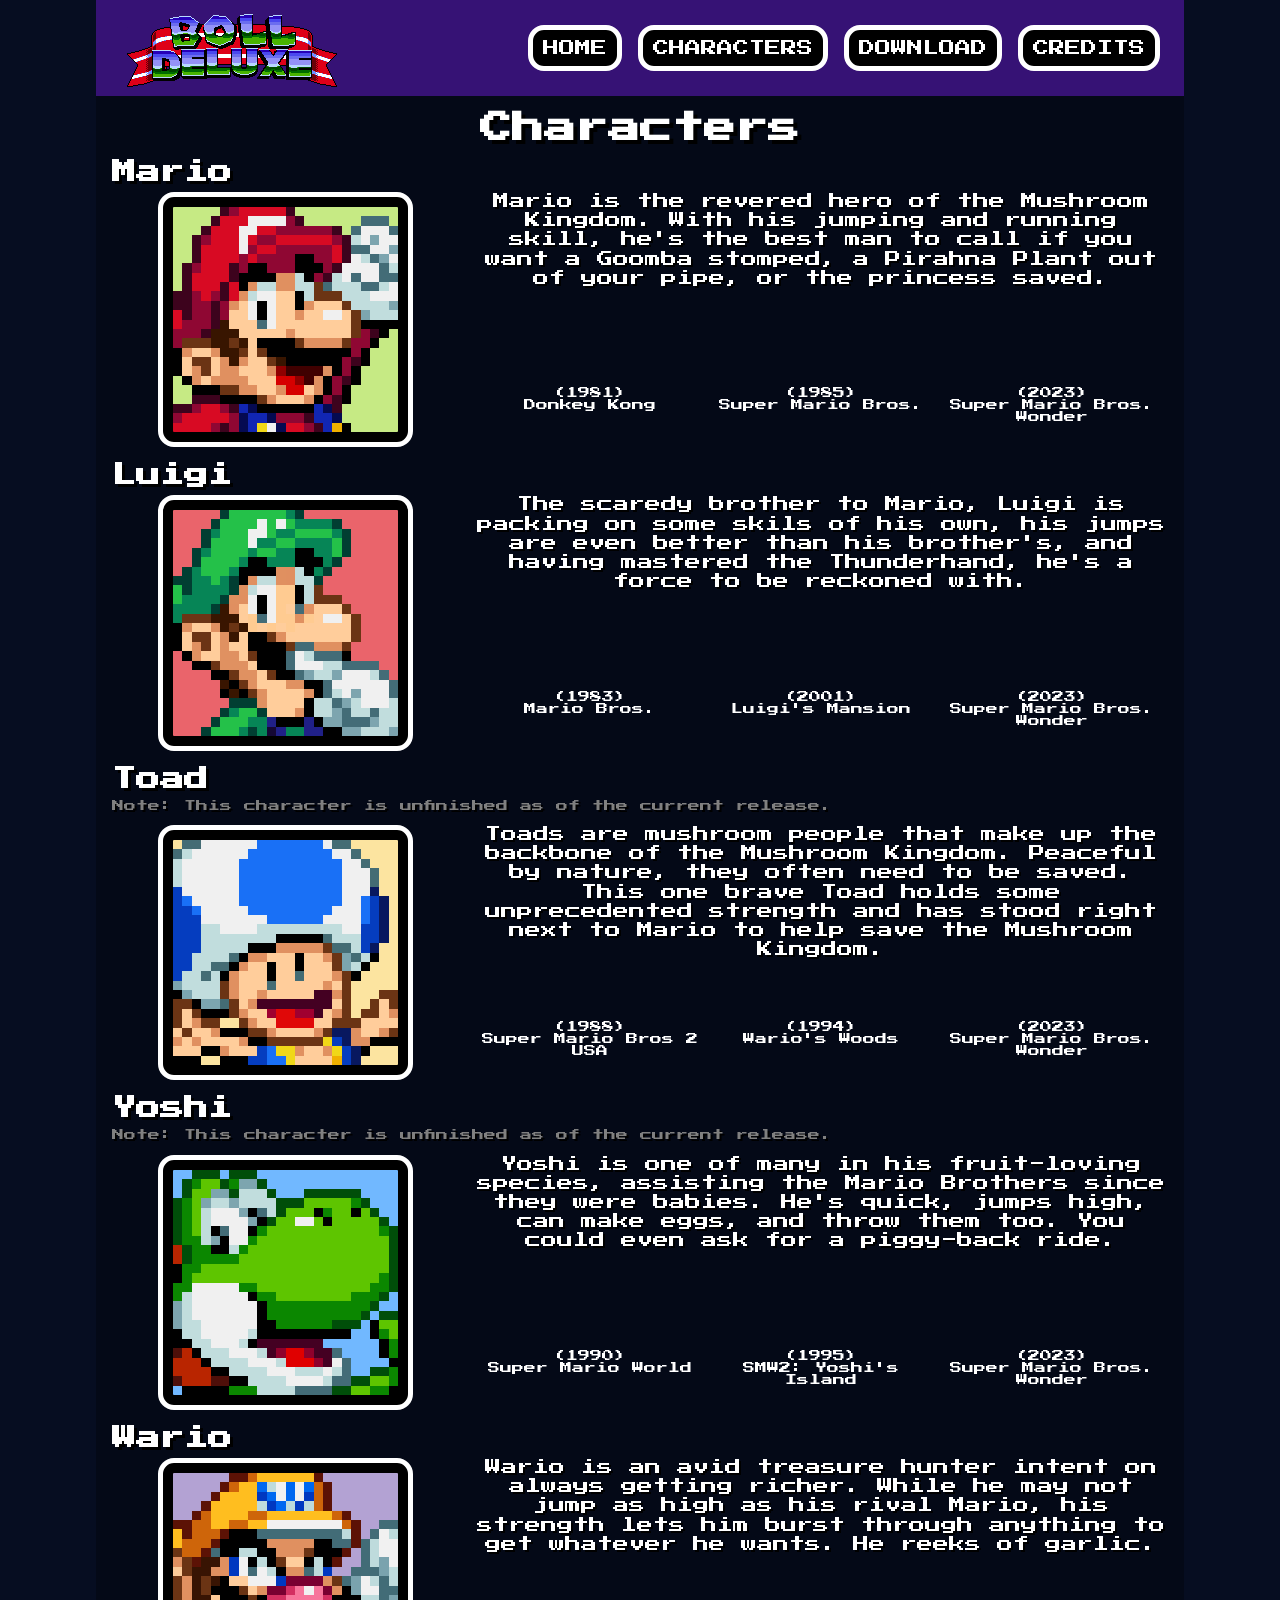
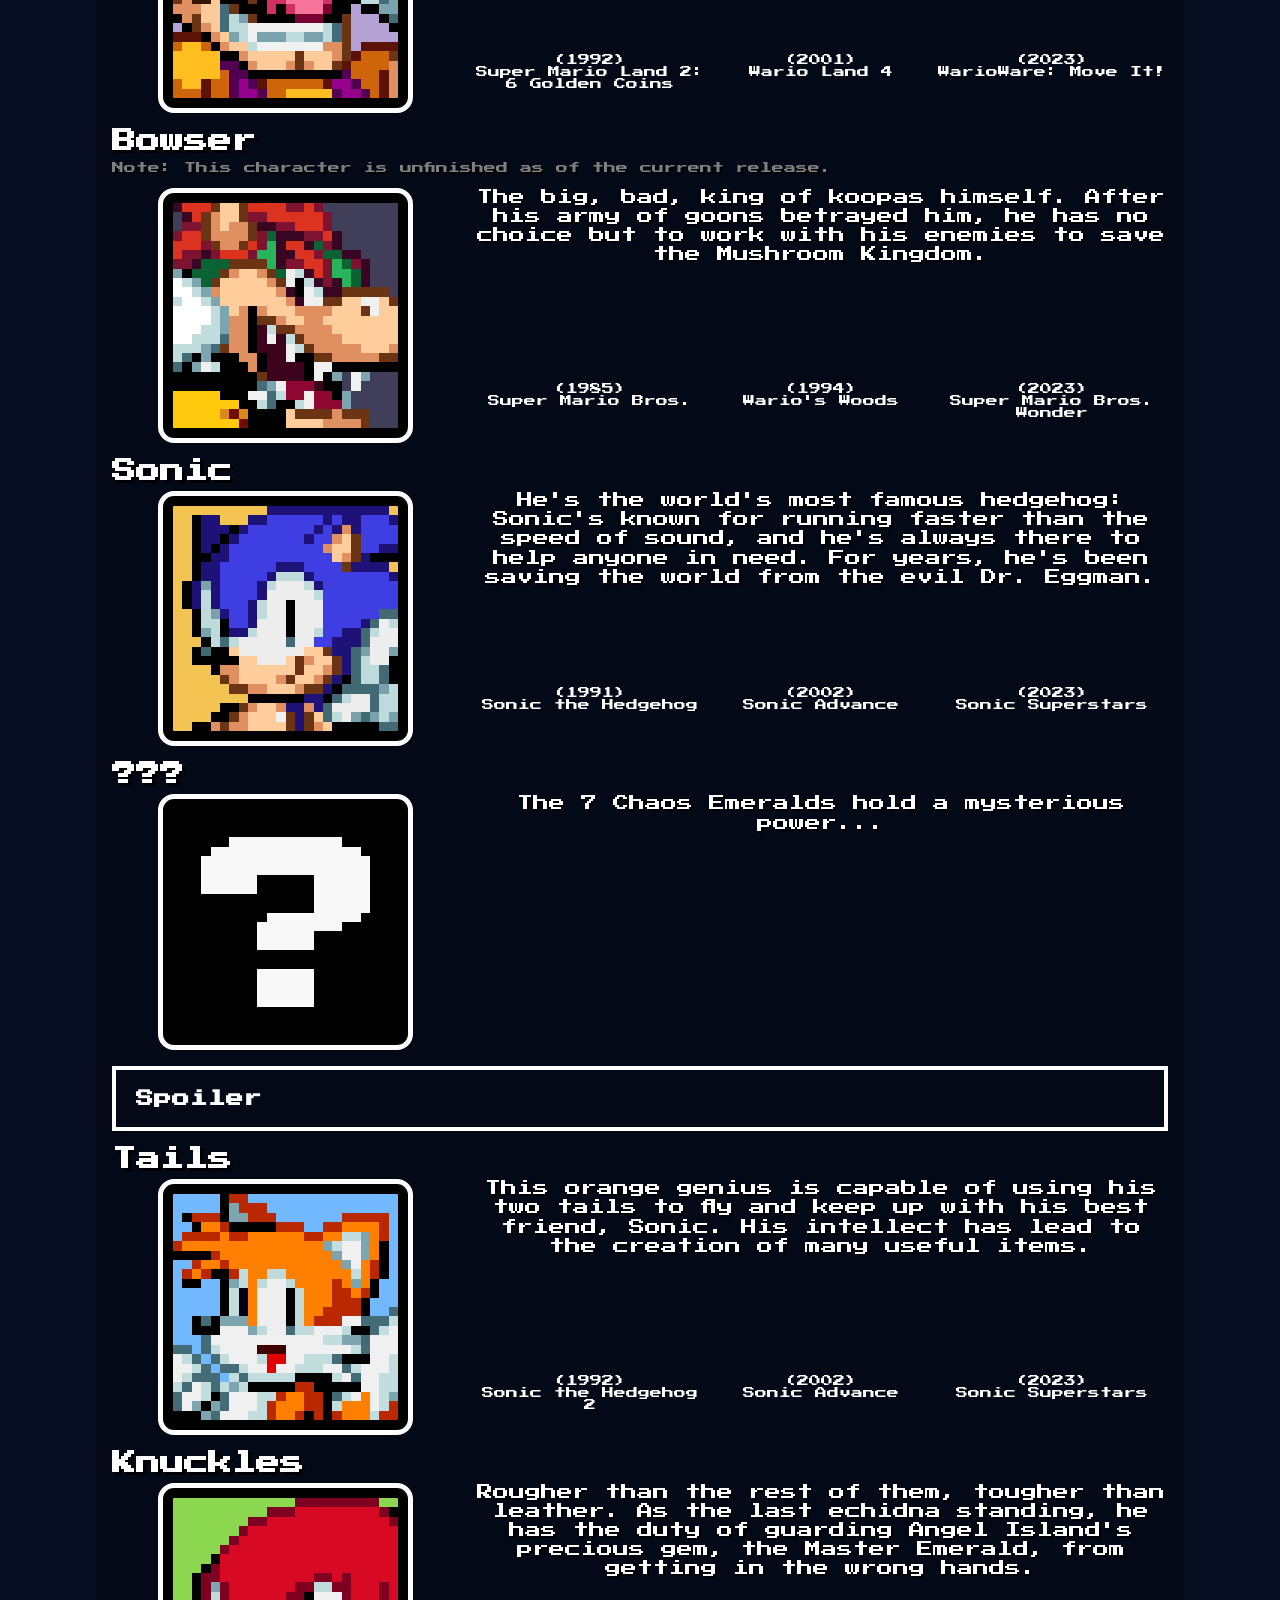
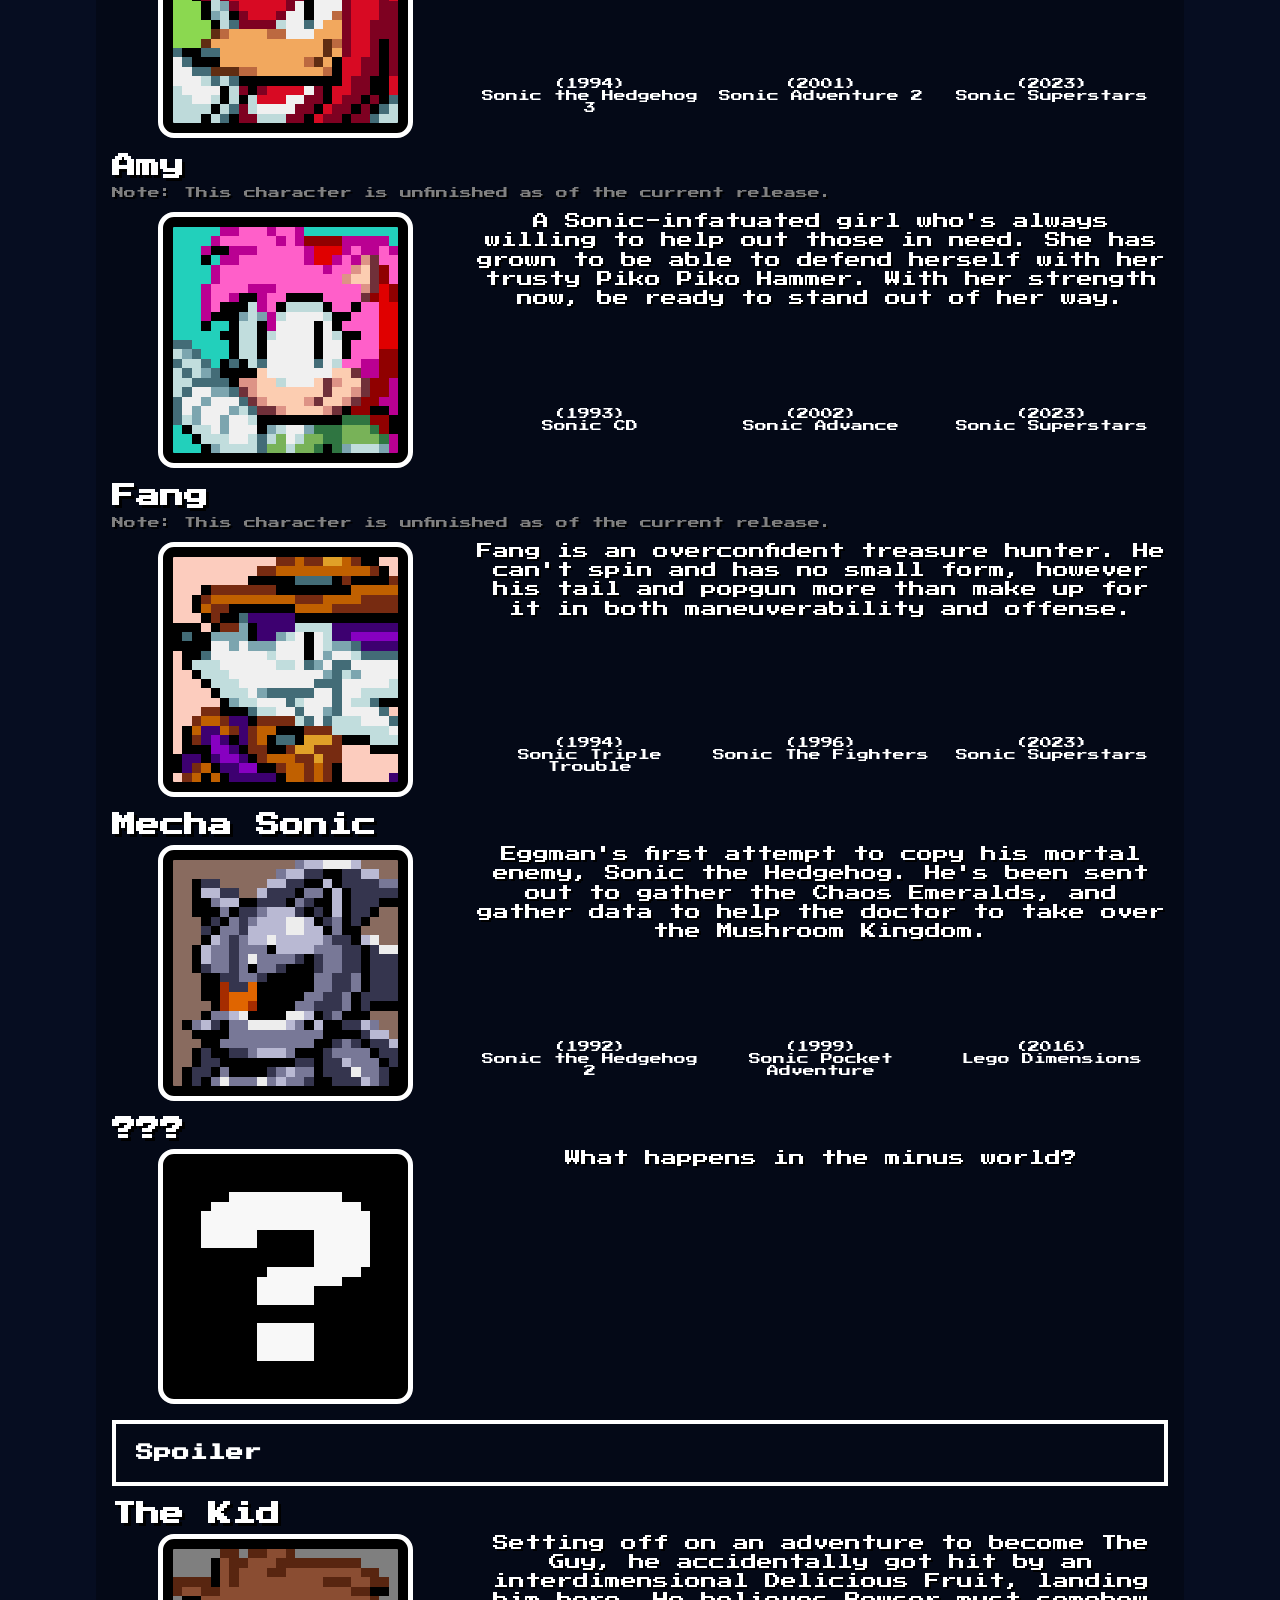
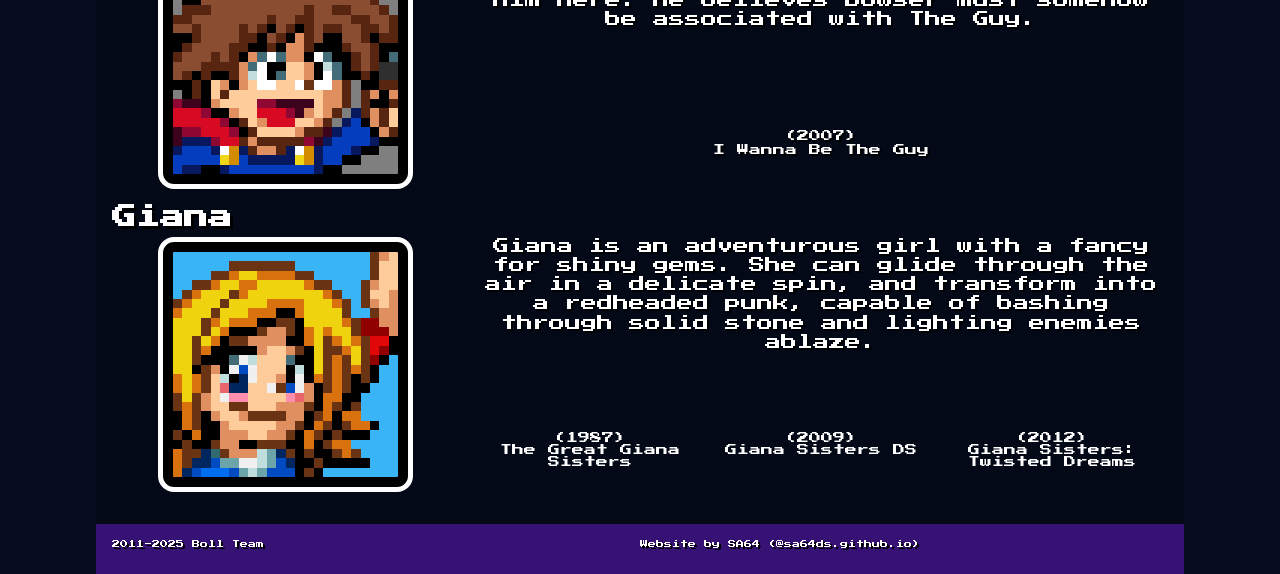
==== commit 238736ae: "Fixed font on other pages" ====
--- a/characters.html
+++ b/characters.html
@@ -9,6 +9,10 @@
    <link rel="stylesheet" href="main.css">
 
    <link rel="icon" href="images/bdxicon.png" type="image/x-icon">
+
+   <link rel="preconnect" href="https://fonts.googleapis.com">
+   <link rel="preconnect" href="https://fonts.gstatic.com" crossorigin>
+   <link href="https://fonts.googleapis.com/css2?family=Press+Start+2P&display=swap" rel="stylesheet">
 
    <script src="jquery-3.4.1.js"></script>
 </head>
--- a/main.css
+++ b/main.css
@@ -260,6 +260,7 @@
 @media only screen and (max-width: 480px) {
    .wrapper {
       font-size: 125%;
+      max-width: 100%;
    }
    
    header img {
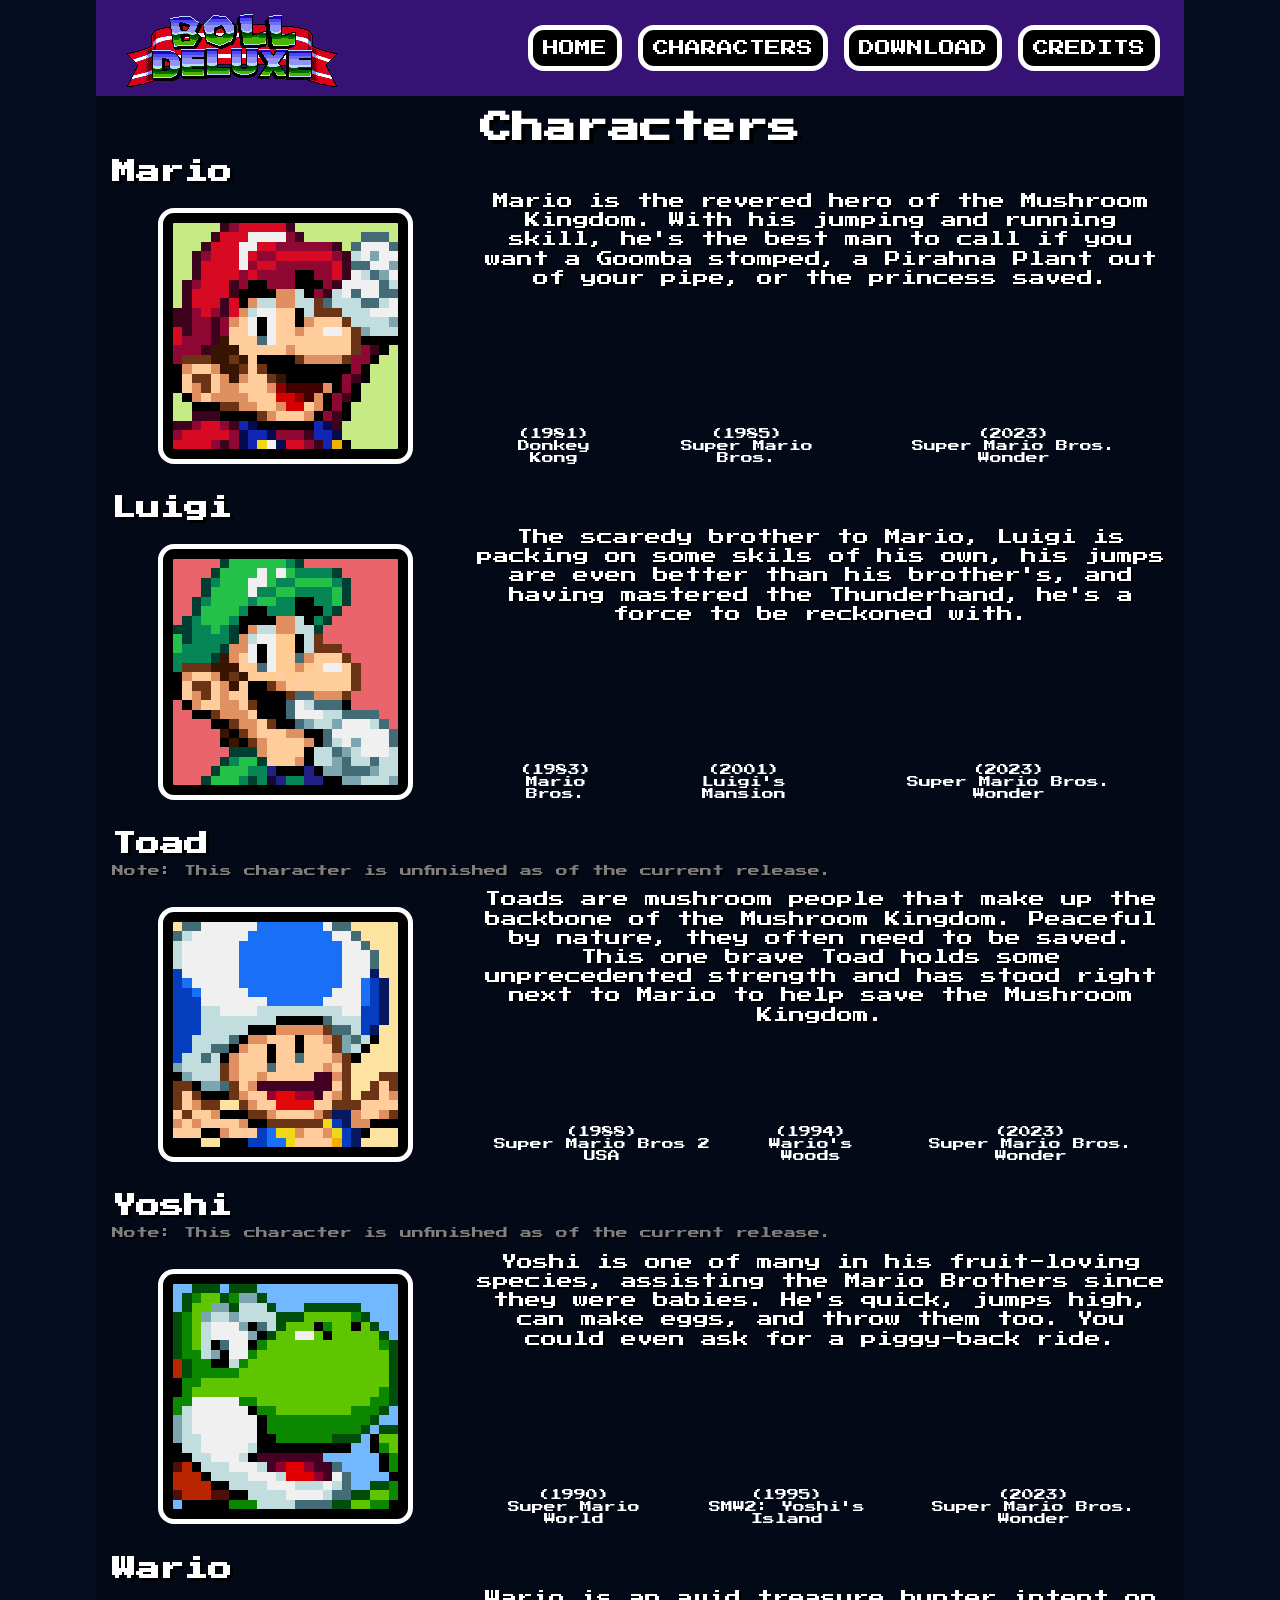
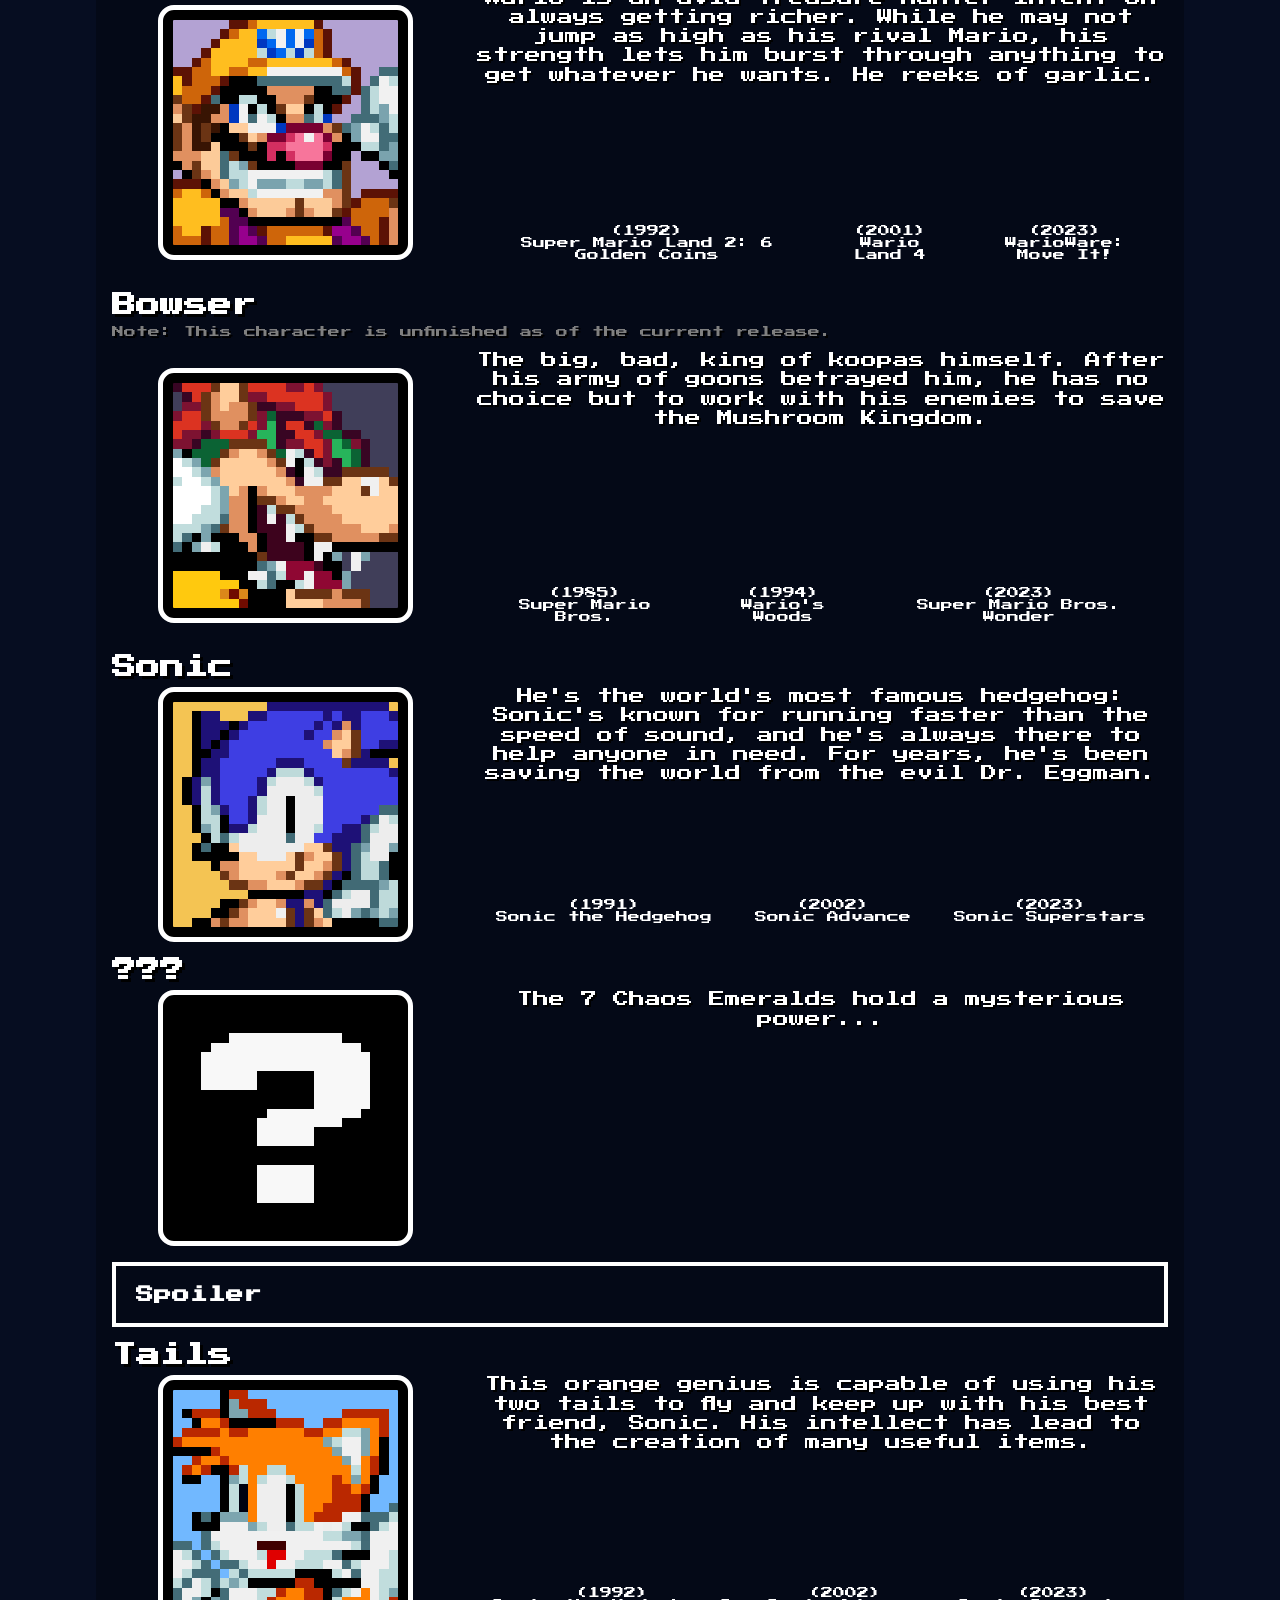
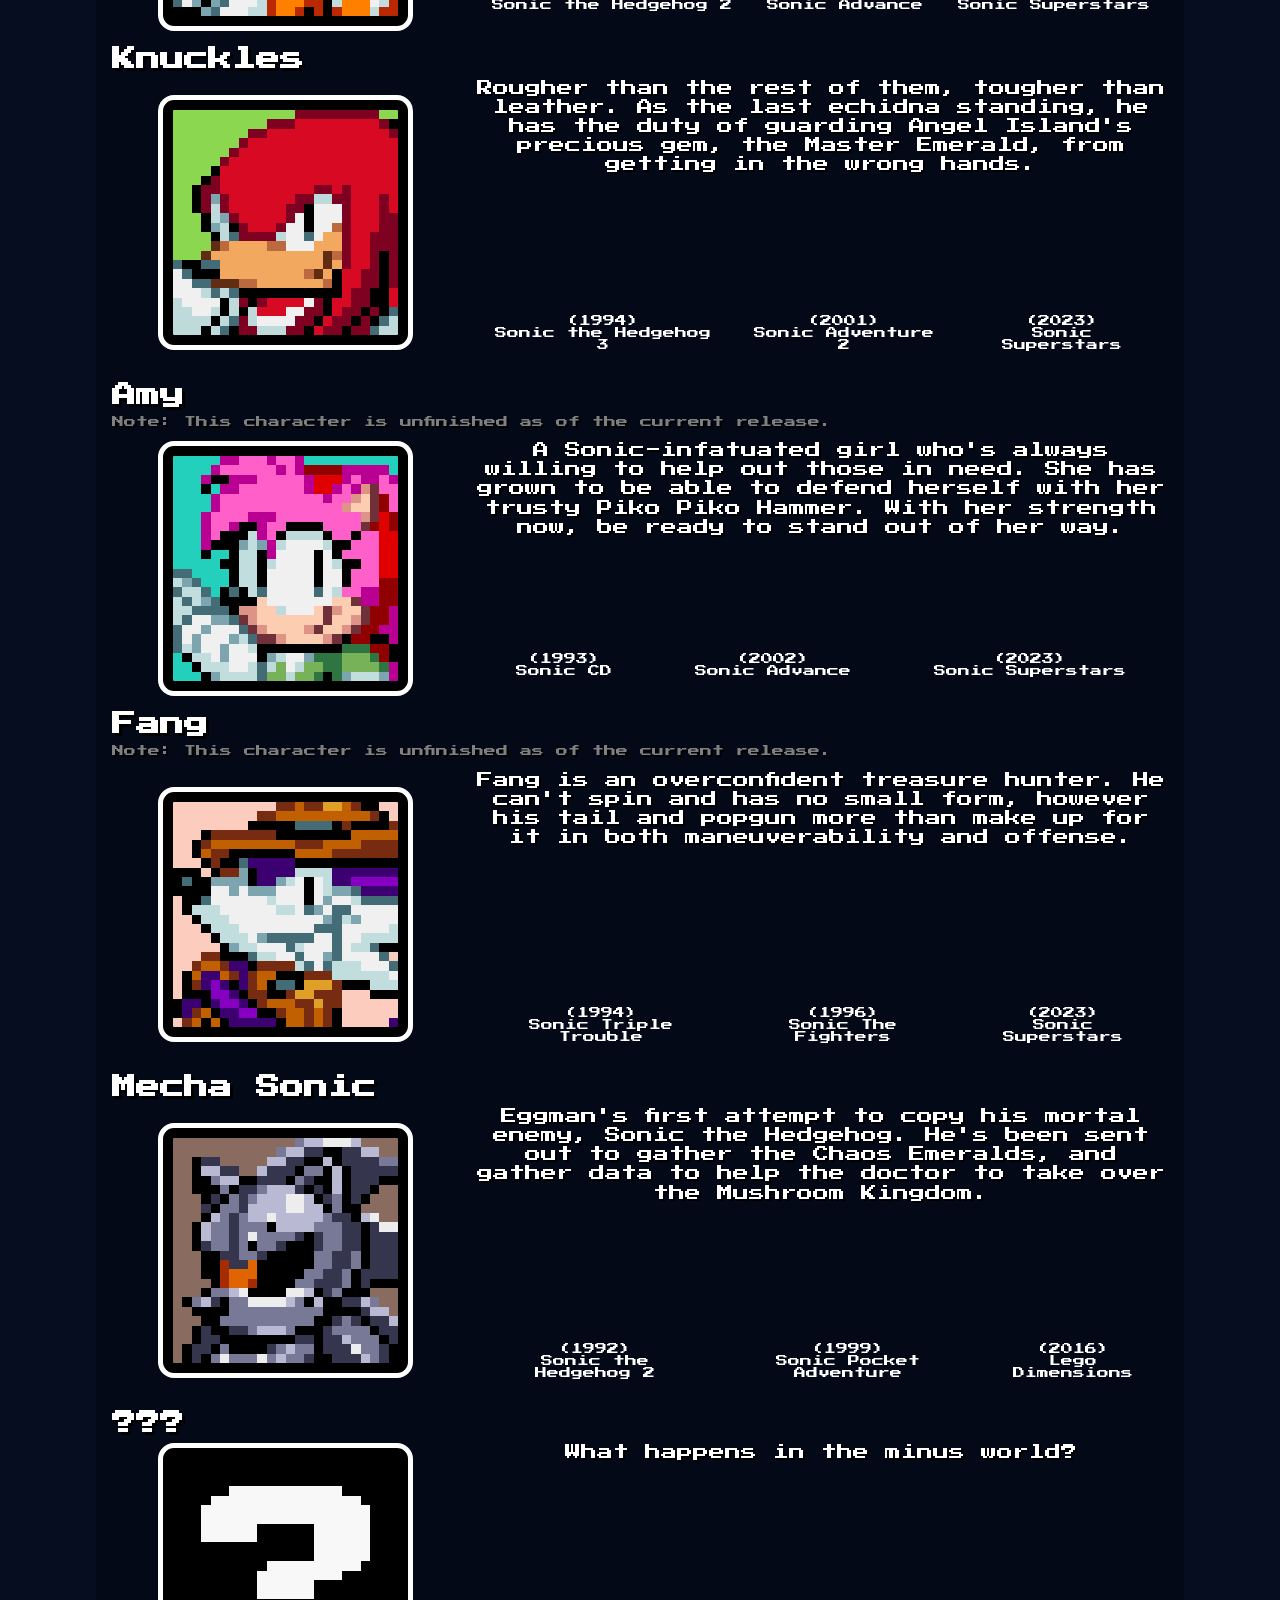
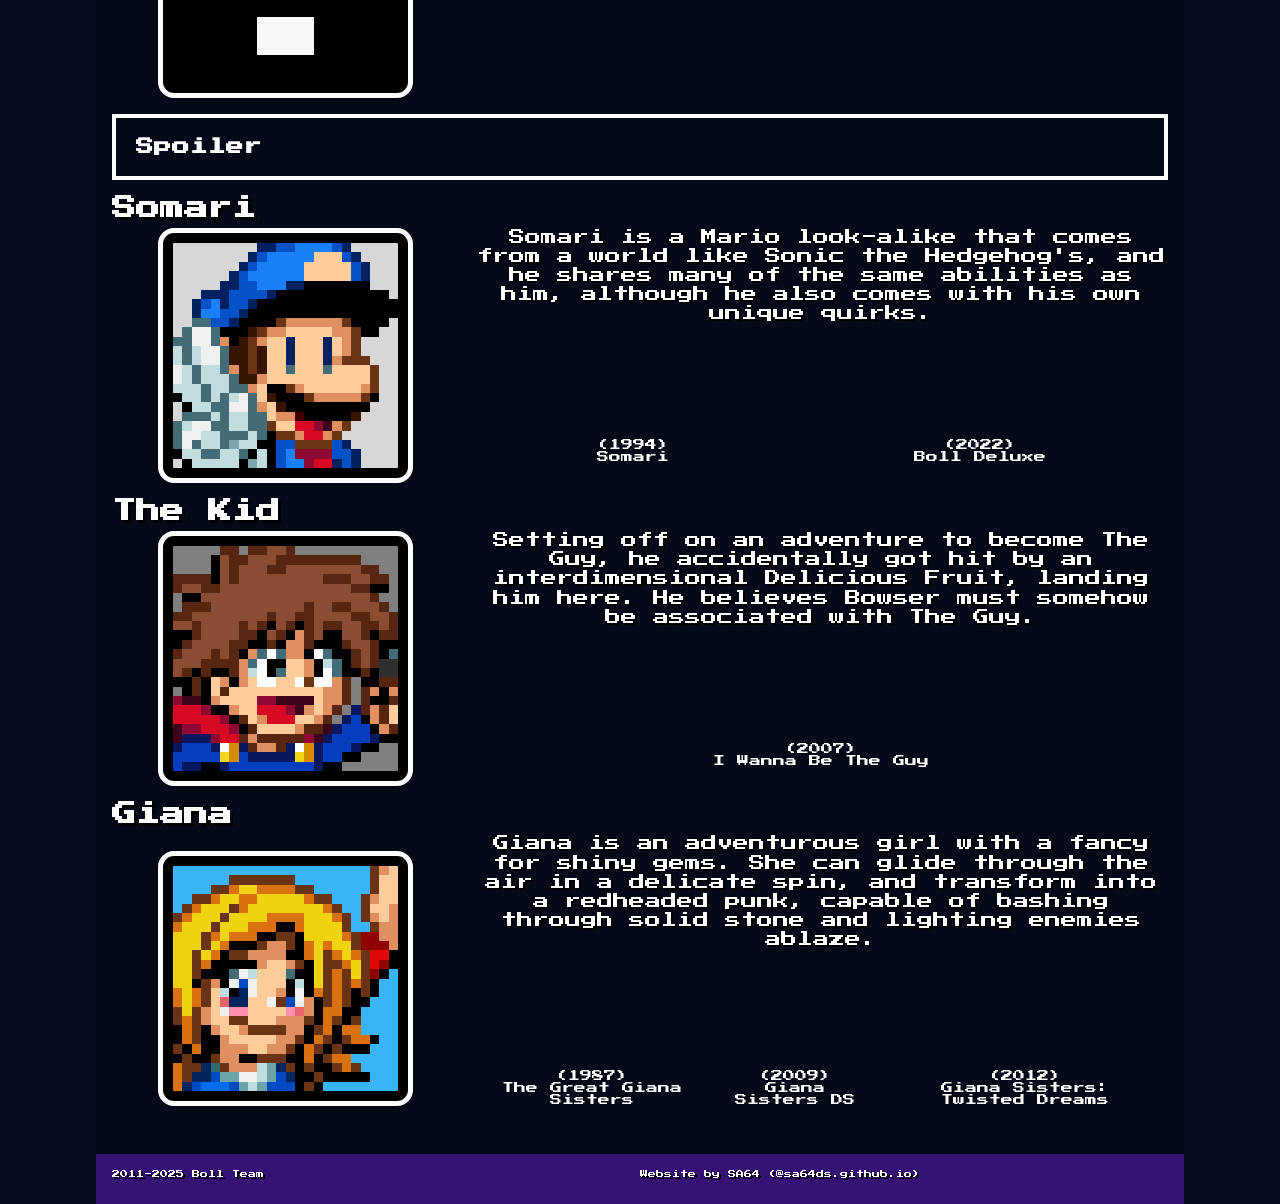
==== commit 80b068d6: "Framework Final" ====
--- a/characters.html
+++ b/characters.html
@@ -200,11 +200,23 @@
                </div>
             </div>
          </div>
+         <h2>Somari</h2>
+         <div class="character">
+            <img class="characterImage" src="images/cards/somari.png">
+            <p>Somari is a Mario look-alike that comes from a world like Sonic the Hedgehog's, and he shares many of the same abilities as him, although he also comes with his own unique quirks.
+            </p>
+            <ul>
+               <li>(1994)<br>Somari
+               <li>(2022)<br>Boll Deluxe
+            </ul>
+         </div>
          <h2>The Kid</h2>
          <div class="character">
             <img class="characterImage" src="images/cards/kid.png">
             <p>Setting off on an adventure to become The Guy, he accidentally got hit by an interdimensional Delicious Fruit, landing him here. He believes Bowser must somehow be associated with The Guy.
-            <p class="history">(2007)<br>I Wanna Be The Guy</p>
+            <ul>
+               <li>(2007)<br>I Wanna Be The Guy
+            </ul>
          </div>
          <h2>Giana</h2>
          <div class="character">
--- a/main.css
+++ b/main.css
@@ -1,6 +1,7 @@
 body {
    background-image: url(https://img.itch.zone/aW1nLzEwMTY1NTgxLnBuZw==/original/W%2BugZV.png);
    background-color: #060d21;
+   background-position-x: center;
 }
 
 .wrapper {
@@ -10,7 +11,7 @@
    background-color: rgba(0, 0, 0, 0.3);
    color: white;
    margin: auto;
-   max-width: 85%;
+   width: 85%;
 }
 
 main {
@@ -19,6 +20,16 @@
 
 img {
    image-rendering: pixelated;
+}
+
+.onescreenshot {
+   max-width: 50%;
+   background-color: black;
+   padding: 10px;
+   border: 5px white solid;
+   border-radius: 1rem;
+   display: block;
+   margin: auto;
 }
 
 .threescreenshots {
@@ -168,12 +179,14 @@
    font-size: 75%;
    grid-column: 2/3;
    text-align: center;
-   display: grid;
-   grid-template-columns: 1fr 1fr 1fr;
+   display: flex;
+   flex-direction: row;
+   justify-content: space-around;
 }
 
 .character li,.secretcharacter li {
    list-style-type: none;
+   padding: 1rem;
 }
 
 .character img,.secretcharacter img {
@@ -195,7 +208,6 @@
    margin-bottom: 1rem;
    padding: 4px;
 }
-
 .drawer h3 {
    font-size: 110%;
    display: block;
@@ -255,12 +267,38 @@
    header h1 {
       padding-bottom: 1rem;
    }
+
+   .character {
+      grid-template-columns: 1fr;
+      grid-template-rows: 1fr 0.25fr 0.25fr;
+   }
+
+   .secretcharacter {
+      grid-template-columns: 1fr;
+      grid-template-rows: 1fr .5fr;
+   }
+
+   .character img,.secretcharacter img {
+      grid-row: 1;
+      grid-column: 1;
+      width: 200px;
+   }
+
+   .character p,.secretcharacter p {
+      grid-row: 2;
+      grid-column: 1;
+      text-align: center;
+   }
+   
+   .character ul,.secretcharacter ul {
+      grid-row: 3;
+      grid-column: 1;
+   }
 }
 
 @media only screen and (max-width: 480px) {
    .wrapper {
       font-size: 125%;
-      max-width: 100%;
    }
    
    header img {
@@ -305,8 +343,6 @@
    }
 
    .character img,.secretcharacter img {
-      grid-row: 1;
-      grid-column: 1;
       width: 300px;
    }
 
@@ -319,7 +355,7 @@
    .character ul,.secretcharacter ul {
       grid-row: 3;
       grid-column: 1;
-      grid-template-columns: 1fr;
+      flex-direction: column;
    }
 
    .download {
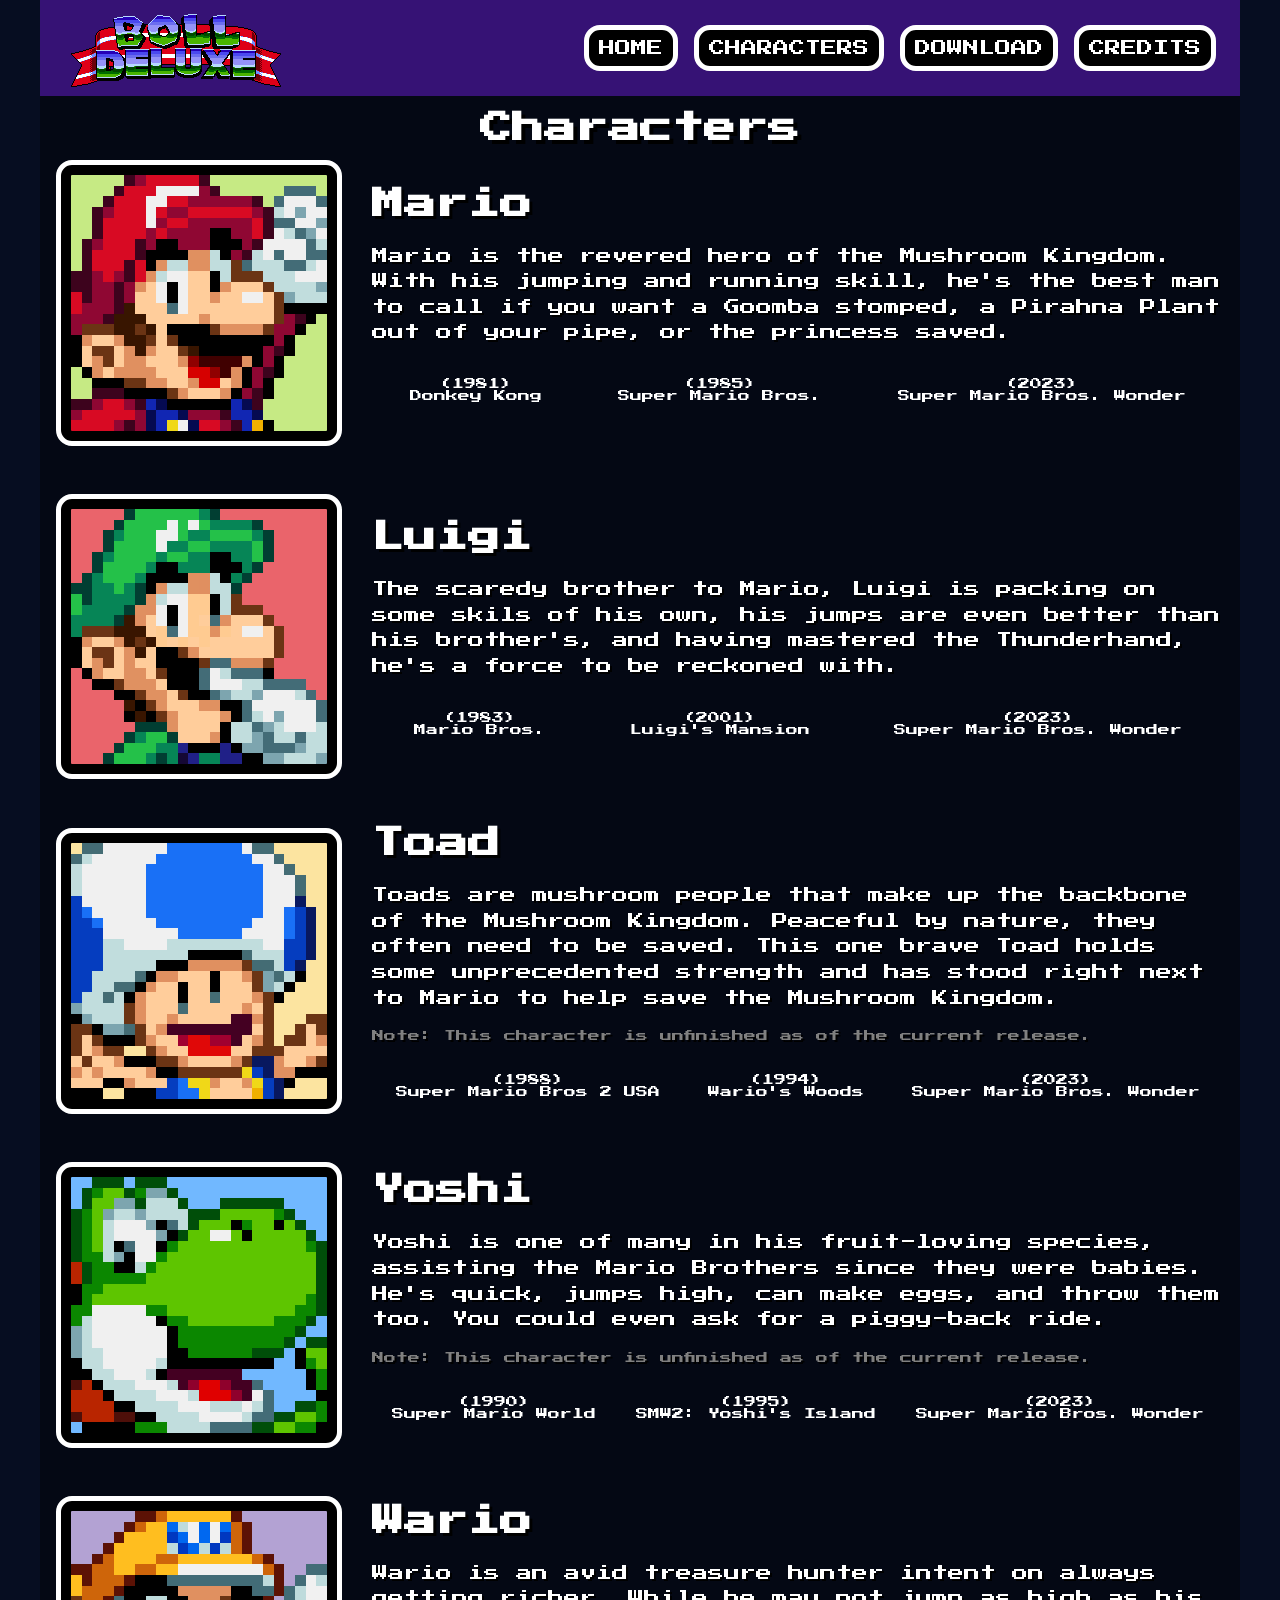
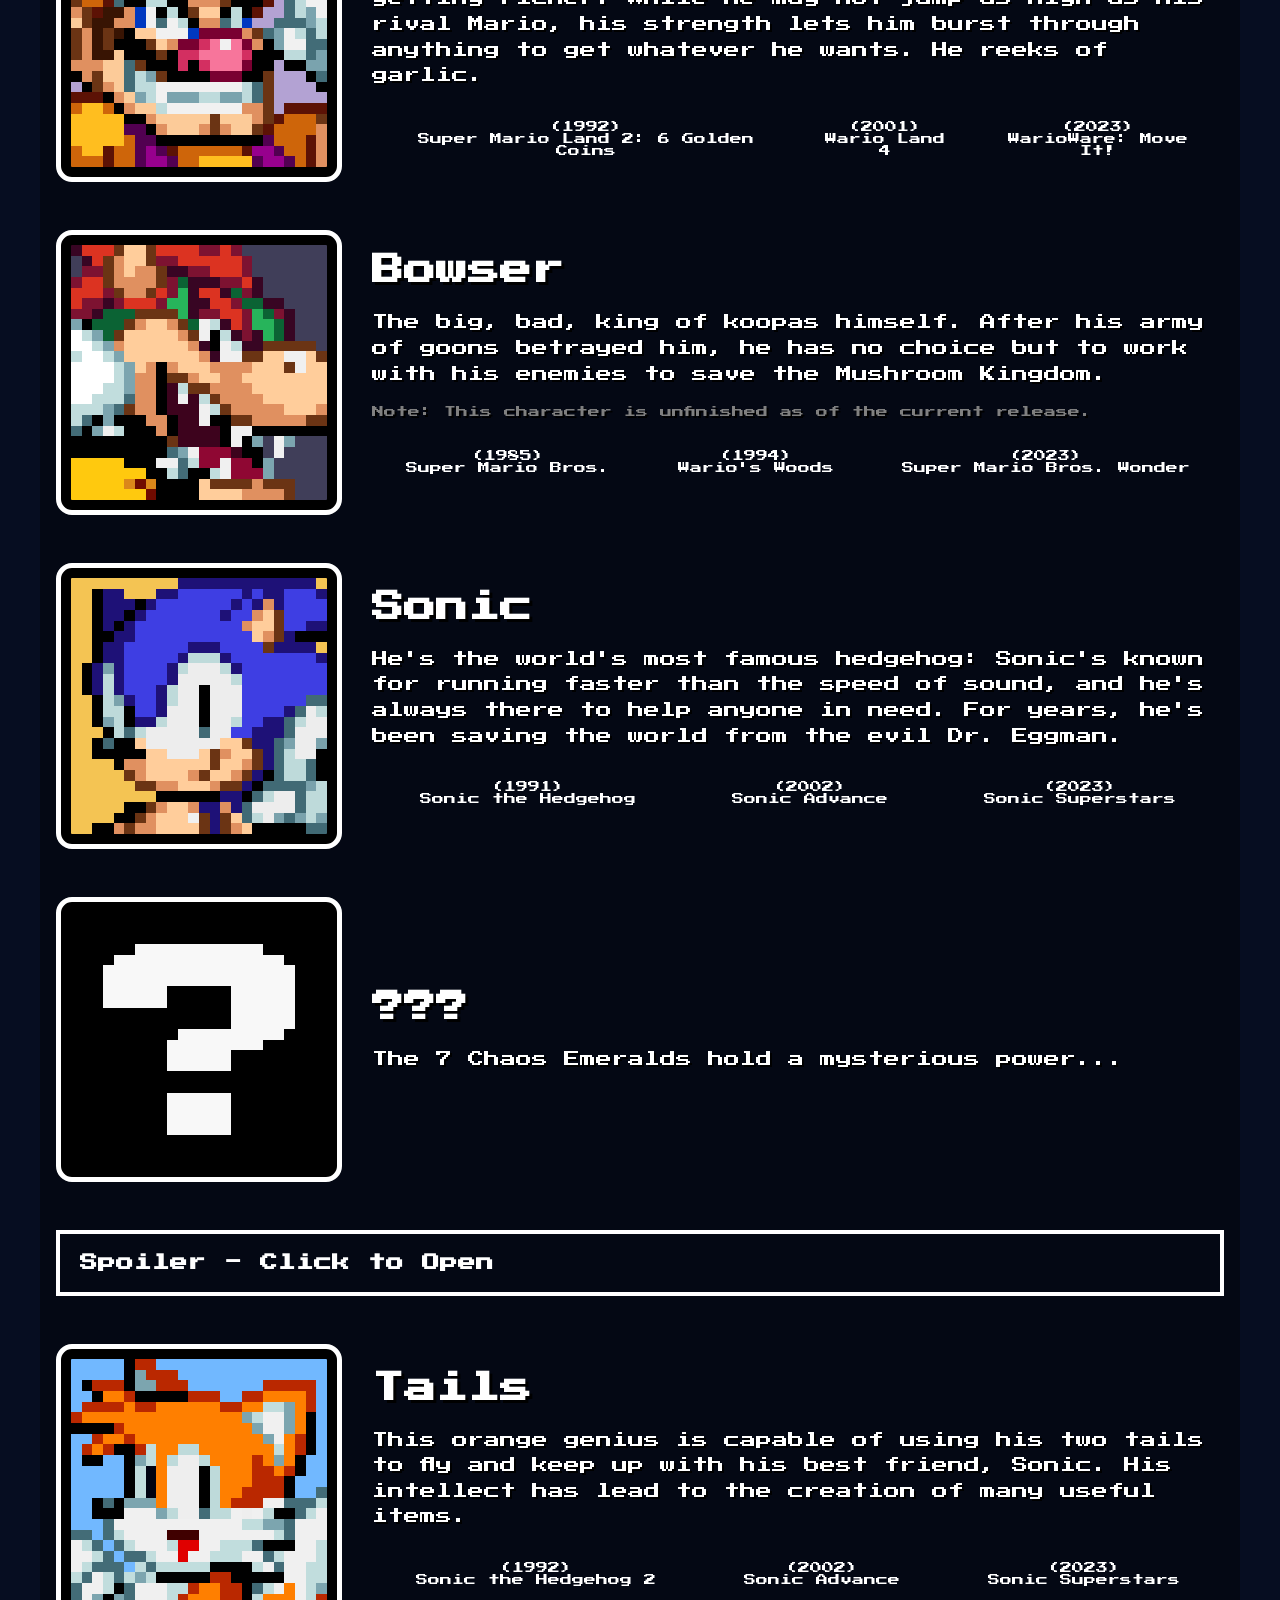
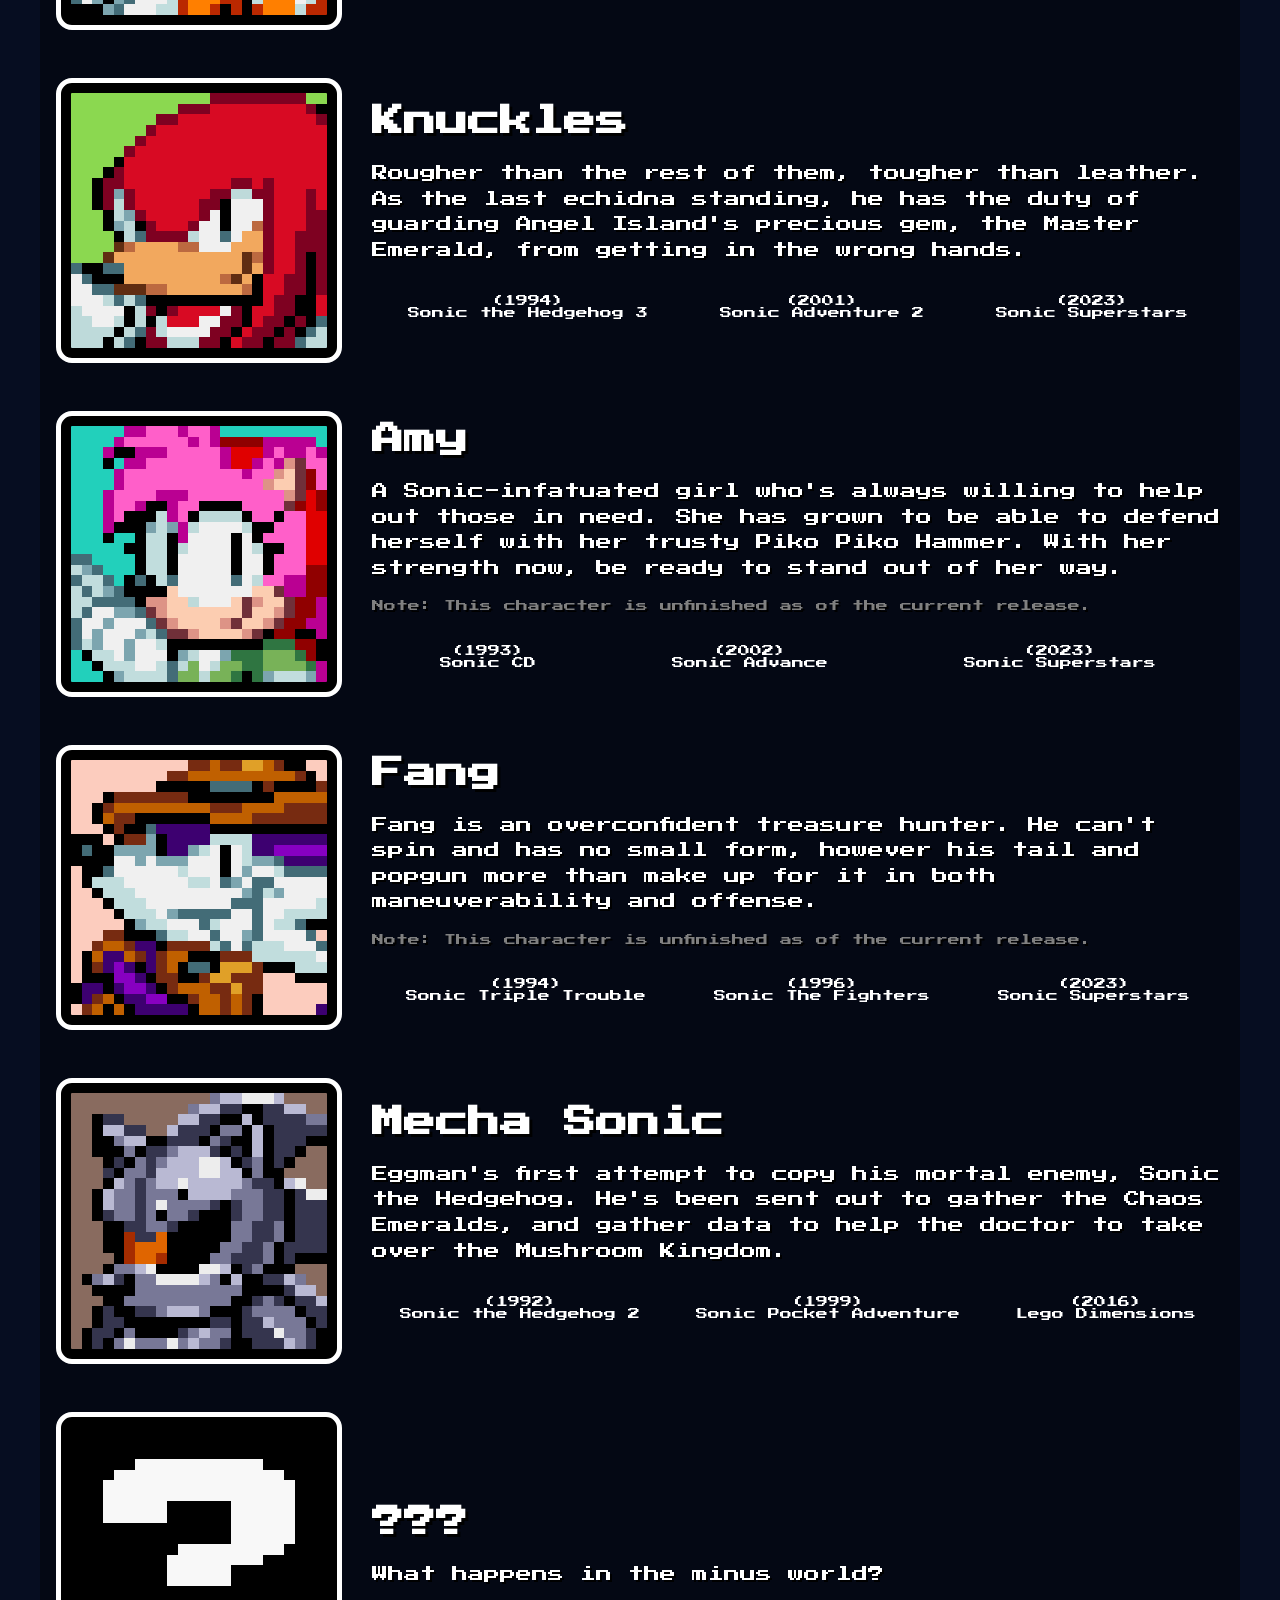
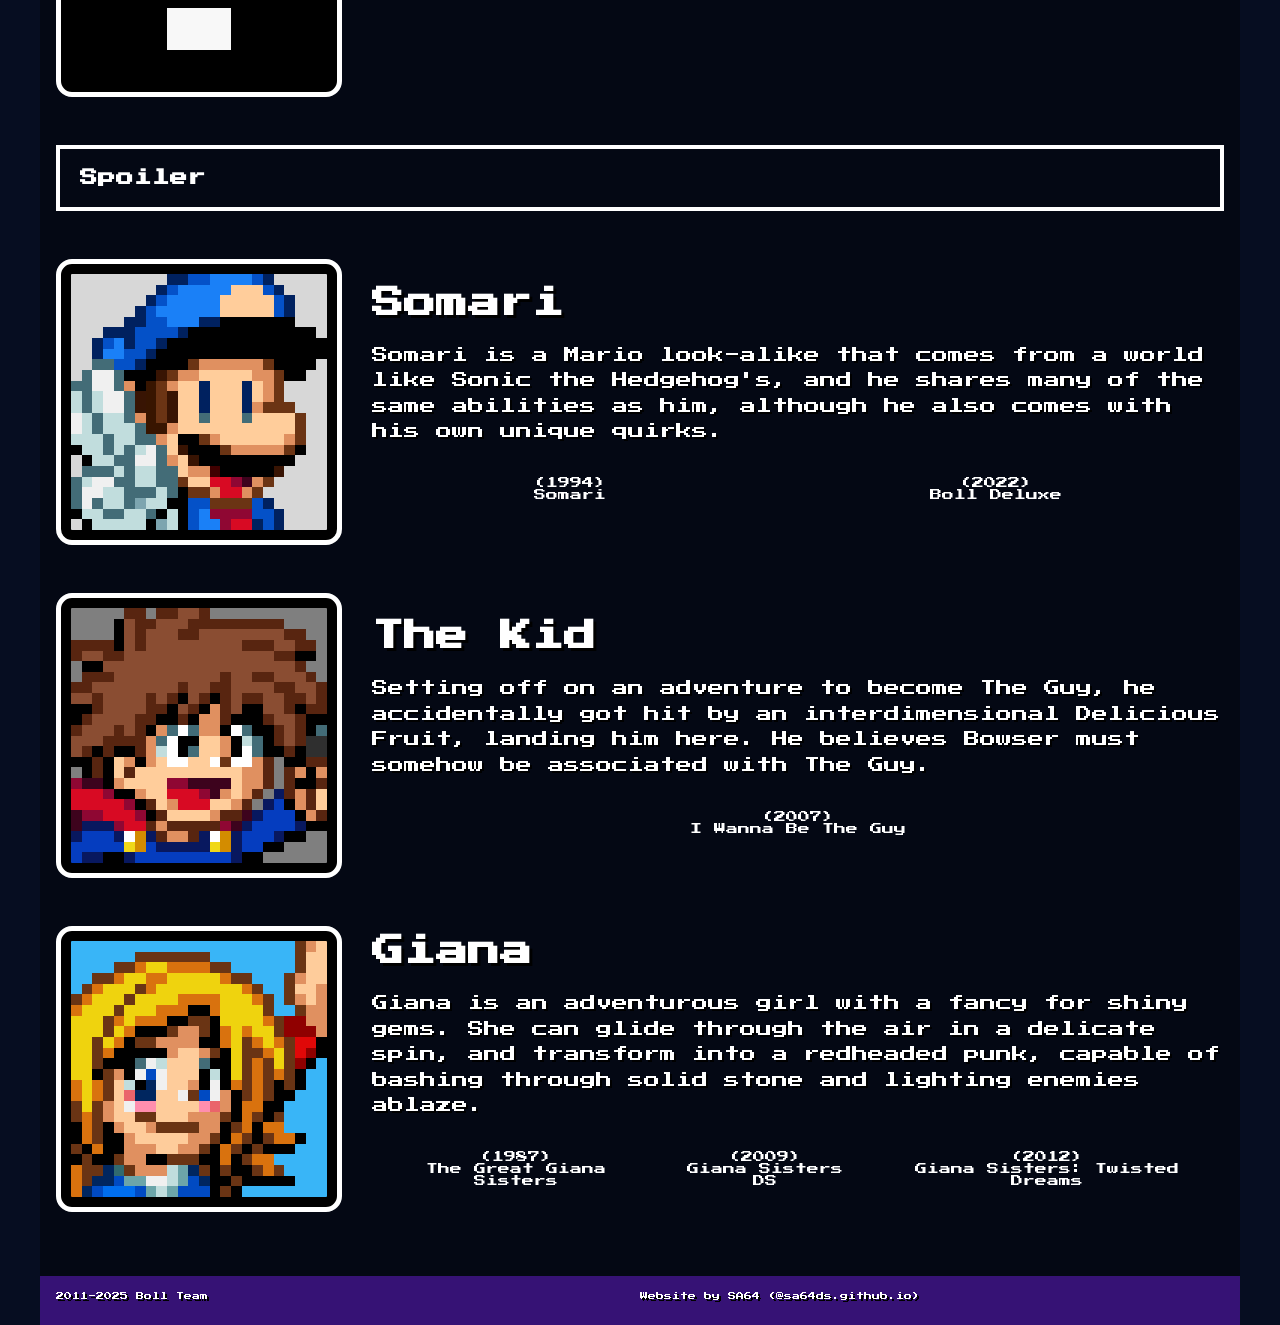
==== commit d1fe74a7: "Character Page Layout Changed the layout of the character page. Moved the name over and above their " ====
--- a/characters.html
+++ b/characters.html
@@ -1,245 +1,322 @@
 <!DOCTYPE html>
 <html lang="en">
 <head>
-   <meta charset="UTF-8">
-   <meta name="viewport" content="width=device-width, initial-scale=1.0">
-   <title>Characters | Boll Deluxe</title>
-
-   <link rel="stylesheet" href="reset.css">
-   <link rel="stylesheet" href="main.css">
-
-   <link rel="icon" href="images/bdxicon.png" type="image/x-icon">
-
-   <link rel="preconnect" href="https://fonts.googleapis.com">
-   <link rel="preconnect" href="https://fonts.gstatic.com" crossorigin>
-   <link href="https://fonts.googleapis.com/css2?family=Press+Start+2P&display=swap" rel="stylesheet">
-
-   <script src="jquery-3.4.1.js"></script>
+  <meta charset="UTF-8">
+  <meta name="viewport" content="width=device-width, initial-scale=1.0">
+  <title>Characters | Boll Deluxe</title>
+
+  <link rel="stylesheet" href="reset.css">
+  <link rel="stylesheet" href="main.css">
+
+  <link rel="icon" href="images/bdxicon.png" type="image/x-icon">
+
+  <link rel="preconnect" href="https://fonts.googleapis.com">
+  <link rel="preconnect" href="https://fonts.gstatic.com" crossorigin>
+  <link href="https://fonts.googleapis.com/css2?family=Press+Start+2P&display=swap" rel="stylesheet">
+
+  <script src="jquery-3.4.1.js"></script>
 </head>
 
 <body>
-   <div class="wrapper">
-      <header>
-         <img src="images/bolldxlogotape.png" href="index.html">
-         <nav>
-            <ul>
-               <li><a href="index.html">Home</a>
-               <li><a href="characters.html">Characters</a>
-               <li><a href="download.html">Download</a>
-               <li><a href="credits.html">Credits</a>
-            </ul>
-         </nav>
-      </header>
-
-      <main>
-         <h1>Characters</h1>
-         <h2>Mario</h2>
-         <div class="character">
-            <img class="characterImage" src="images/cards/mario.png">
-            <p>Mario is the revered hero of the Mushroom Kingdom. With his jumping and running skill, he's the best man to call if you want a Goomba stomped, a Pirahna Plant out of your pipe, or the princess saved.</p>
-            <ul>
-               <li>(1981)<br>Donkey Kong
-               <li>(1985)<br>Super Mario Bros.
-               <li>(2023)<br>Super Mario Bros. Wonder
-            </ul>
-         </div>
-         <h2>Luigi</h2>
-         <div class="character">
-            <img class="characterImage" src="images/cards/luigi.png">
-            <p>The scaredy brother to Mario, Luigi is packing on some skils of his own, his jumps are even better than his brother's, and having mastered the Thunderhand, he's a force to be reckoned with.</p>
-            <ul>
-               <li>(1983)<br>Mario Bros.
-               <li>(2001)<br>Luigi's Mansion
-               <li>(2023)<br>Super Mario Bros. Wonder
-            </ul>
-         </div>
-         <h2>Toad</h2>
-         <p class="note">Note: This character is unfinished as of the current release.</p>
-         <div class="character">
-            <img class="characterImage" src="images/cards/toad.png">
-            <p>Toads are mushroom people that make up the backbone of the Mushroom Kingdom. Peaceful by nature, they often need to be saved. This one brave Toad holds some unprecedented strength and has stood right next to Mario to help save the Mushroom Kingdom.</p>
-            <ul>
-               <li>(1988)<br>Super Mario Bros 2 USA
-               <li>(1994)<br>Wario's Woods
-               <li>(2023)<br>Super Mario Bros. Wonder
-            </ul>
-         </div>
-         <h2>Yoshi</h2>
-         <p class="note">Note: This character is unfinished as of the current release.</p>
-         <div class="character">
-            <img class="characterImage" src="images/cards/yoshi.png">
-            <p>Yoshi is one of many in his fruit-loving species, assisting the Mario Brothers since they were babies. He's quick, jumps high, can make eggs, and throw them too. You could even ask for a piggy-back ride.</p>
-            <ul>
-               <li>(1990)<br>Super Mario World
-               <li>(1995)<br>SMW2: Yoshi's Island
-               <li>(2023)<br>Super Mario Bros. Wonder
-            </ul>
-         </div>
-         <h2>Wario</h2>
-         <div class="character">
-            <img class="characterImage" src="images/cards/wario.png">
-            <p>Wario is an avid treasure hunter intent on always getting richer. While he may not jump as high as his rival Mario, his strength lets him burst through anything to get whatever he wants. He reeks of garlic.</p>
-            <ul>
-               <li>(1992)<br>Super Mario Land 2: 6 Golden Coins
-               <li>(2001)<br>Wario Land 4
-               <li>(2023)<br>WarioWare: Move It!
-            </ul>
-         </div>
-         <h2>Bowser</h2>
-         <p class="note">Note: This character is unfinished as of the current release.</p>
-         <div class="character">
-            <img class="characterImage" src="images/cards/bowser.png">
-            <p>The big, bad, king of koopas himself. After his army of goons betrayed him, he has no choice but to work with his enemies to save the Mushroom Kingdom.</p>
-            <ul class="history">
-               <li>(1985)<br>Super Mario Bros.
-               <li>(1994)<br>Wario's Woods
-               <li>(2023)<br>Super Mario Bros. Wonder
-            </ul>
-         </div>
-         <h2>Sonic</h2>
-         <div class="character">
-            <img class="characterImage" src="images/cards/sonic.png">
-            <p>He's the world's most famous hedgehog: Sonic's known for running faster than the speed of sound, and he's always there to help anyone in need. For years, he's been saving the world from the evil Dr. Eggman.</p>
-            <ul>
-               <li>(1991)<br>Sonic the Hedgehog
-               <li>(2002)<br>Sonic Advance
-               <li>(2023)<br>Sonic Superstars
-            </ul>
-         </div>
-         <h2>???</h2>
-         <div class="secretcharacter">
-            <img class="characterImage" src="images/cards/mystery.png">
-            <p>The 7 Chaos Emeralds hold a mysterious power...</p>
-         </div>
-         <div class="drawer">
-            <h3>Spoiler</h3>
-
-            <div class="inner">
-               <h2>Super Sonic</h2>
-               <div class="character">
-                  <img class="characterImage" src="images/cards/super.png">
-                  <p class="characterText">After collecting the seven Chaos Emeralds, Sonic can take on a new form: Super Sonic. This gives him incredible speed and power, being able to take even the toughest of foes down. But it doesn't last forever...</p>
-                  <ul>
-                     <li>(1992)<br>Sonic the Hedgehog 2
-                     <li>(2022)<br>Sonic Frontiers
-                     <li>(2023)<br>Sonic Superstars
-                  </ul>
-               </div>
-            </div>
-         </div>
-         <h2>Tails</h2>
-         <div class="character">
-            <img class="characterImage" src="images/cards/tails.png">
-            <p>This orange genius is capable of using his two tails to fly and keep up with his best friend, Sonic. His intellect has lead to the creation of many useful items.</p>
-            <ul>
-               <li>(1992)<br>Sonic the Hedgehog 2
-               <li>(2002)<br>Sonic Advance
-               <li>(2023)<br>Sonic Superstars
-            </ul>
-         </div>
-         <h2>Knuckles</h2>
-         <div class="character">
-            <img class="characterImage" src="images/cards/knux.png">
-            <p>Rougher than the rest of them, tougher than leather. As the last echidna standing, he has the duty of guarding Angel Island's precious gem, the Master Emerald, from getting in the wrong hands.</p>
-            <ul class="history">
-               <li>(1994)<br>Sonic the Hedgehog 3
-               <li>(2001)<br>Sonic Adventure 2
-               <li>(2023)<br>Sonic Superstars
-            </ul>
-         </div>
-         <h2>Amy</h2>
-         <p class="note">Note: This character is unfinished as of the current release.</p>
-         <div class="character">
-            <img class="characterImage" src="images/cards/amy.png">
-            <p>A Sonic-infatuated girl who's always willing to help out those in need. She has grown to be able to defend herself with her trusty Piko Piko Hammer. With her strength now, be ready to stand out of her way.</p>
-            <ul class="history">
-               <li>(1993)<br>Sonic CD
-               <li>(2002)<br>Sonic Advance
-               <li>(2023)<br>Sonic Superstars
-            </ul>
-         </div>
-         <h2>Fang</h2>
-         <p class="note">Note: This character is unfinished as of the current release.</p>
-         <div class="character">
-            <img class="characterImage" src="images/cards/fang.png">
-            <p>Fang is an overconfident treasure hunter. He can't spin and has no small form, however his tail and popgun more than make up for it in both maneuverability and offense.</p>
-            <ul>
-               <li>(1994)<br>Sonic Triple Trouble
-               <li>(1996)<br>Sonic The Fighters
-               <li>(2023)<br>Sonic Superstars
-            </ul>
-         </div>
-         <h2>Mecha Sonic</h2>
-         <div class="character">
-            <img class="characterImage" src="images/cards/mecha.png">
-            <p>Eggman's first attempt to copy his mortal enemy, Sonic the Hedgehog. He's been sent out to gather the Chaos Emeralds, and gather data to help the doctor to take over the Mushroom Kingdom.</p>
-            <ul>
-               <li>(1992)<br>Sonic the Hedgehog 2
-               <li>(1999)<br>Sonic Pocket Adventure
-               <li>(2016)<br>Lego Dimensions
-            </ul>
-         </div>
-         <h2>???</h2>
-         <div class="secretcharacter">
-            <img class="characterImage" src="images/cards/mystery.png">
-            <p>What happens in the minus world?</p>
-         </div>
-         <div class="drawer">
-            <h3>Spoiler</h3>
-
-            <div class="inner">
-               <h2>Ashura</h2>
-               <div class="character">
-                  <img class="characterImage" src="images/cards/ashura.png">
-                  <p>Ashura's striking resemblance to Sonic is no coincidence: this buggy hedgehog, born from the water, can glitch the world to his favor, which he does by teleporting and attracting coins.</p>
-                  <ul>
-                     <li>(1992)<br>Sonic the Hedgehog 2
-                     <li>(2010)<br>Sonic Boll
-                     <li>(2022)<br>Boll Deluxe
-                  </ul>
-               </div>
-            </div>
-         </div>
-         <h2>Somari</h2>
-         <div class="character">
-            <img class="characterImage" src="images/cards/somari.png">
-            <p>Somari is a Mario look-alike that comes from a world like Sonic the Hedgehog's, and he shares many of the same abilities as him, although he also comes with his own unique quirks.
-            </p>
-            <ul>
-               <li>(1994)<br>Somari
-               <li>(2022)<br>Boll Deluxe
-            </ul>
-         </div>
-         <h2>The Kid</h2>
-         <div class="character">
-            <img class="characterImage" src="images/cards/kid.png">
-            <p>Setting off on an adventure to become The Guy, he accidentally got hit by an interdimensional Delicious Fruit, landing him here. He believes Bowser must somehow be associated with The Guy.
-            <ul>
-               <li>(2007)<br>I Wanna Be The Guy
-            </ul>
-         </div>
-         <h2>Giana</h2>
-         <div class="character">
-            <img class="characterImage" src="images/cards/giana.png">
-            <p>Giana is an adventurous girl with a fancy for shiny gems. She can glide through the air in a delicate spin, and transform into a redheaded punk, capable of bashing through solid stone and lighting enemies ablaze.</p>
-            <ul>
-               <li>(1987)<br>The Great Giana Sisters
-               <li>(2009)<br>Giana Sisters DS
-               <li>(2012)<br>Giana Sisters: Twisted Dreams
-            </ul>
-         </div>
-      </main>
-      <footer>
-         <p>2011-2025 Boll Team</p>
-         <p>Website by SA64 (<a href="https://bsky.app/profile/sa64ds.github.io">@sa64ds.github.io</a>)</p>
-      </footer>
-   </div>
-
-   <script>
-      $("div.drawer").click(function () {
-         $(this).find(".inner").slideToggle("slow");
-      });
-   </script>
+  <div class="wrapper">
+    <header>
+      <img src="images/bolldxlogotape.png" href="index.html">
+      <nav>
+        <ul>
+          <li><a href="index.html">Home</a>
+          <li><a href="characters.html">Characters</a>
+          <li><a href="download.html">Download</a>
+          <li><a href="credits.html">Credits</a>
+        </ul>
+      </nav>
+    </header>
+
+    <main>
+      <h1>Characters</h1>
+<!-- I changed the layout of this page to make it easier to read. The character names are now above their bios.  -->
+      <div class="character">
+        <img class="characterImage" src="images/cards/mario.png">
+        <section class="character-info">
+          <h2>Mario</h2>
+          <p>Mario is the revered hero of the Mushroom Kingdom. With his jumping and running skill, he's the best man to call if you want a Goomba stomped, a Pirahna Plant out of your pipe, or the princess saved.</p>
+          <ul>
+            <li>(1981)<br>Donkey Kong
+            <li>(1985)<br>Super Mario Bros.
+            <li>(2023)<br>Super Mario Bros. Wonder
+          </ul>
+        </section>
+      </div>
+
+
+      <div class="character">
+        <img class="characterImage" src="images/cards/luigi.png">
+        <section class="character-info">
+          <h2>Luigi</h2>
+          <p>The scaredy brother to Mario, Luigi is packing on some skils of his own, his jumps are even better than his brother's, and having mastered the Thunderhand, he's a force to be reckoned with.</p>
+          <ul>
+            <li>(1983)<br>Mario Bros.
+            <li>(2001)<br>Luigi's Mansion
+            <li>(2023)<br>Super Mario Bros. Wonder
+          </ul>
+        </section>
+      </div>
+
+
+      <div class="character">
+        <img class="characterImage" src="images/cards/toad.png">
+        <section class="character-info">
+          <h2>Toad</h2>
+
+          <p>Toads are mushroom people that make up the backbone of the Mushroom Kingdom. Peaceful by nature, they often need to be saved. This one brave Toad holds some unprecedented strength and has stood right next to Mario to help save the Mushroom Kingdom.</p>
+          <p class="note">Note: This character is unfinished as of the current release.</p>
+          <ul>
+            <li>(1988)<br>Super Mario Bros 2 USA
+            <li>(1994)<br>Wario's Woods
+            <li>(2023)<br>Super Mario Bros. Wonder
+          </ul>
+        </section>
+      </div>
+
+
+      <div class="character">
+        <img class="characterImage" src="images/cards/yoshi.png">
+        <section class="character-info">
+          <h2>Yoshi</h2>
+          <p>Yoshi is one of many in his fruit-loving species, assisting the Mario Brothers since they were babies. He's quick, jumps high, can make eggs, and throw them too. You could even ask for a piggy-back ride.</p>
+          <p class="note">Note: This character is unfinished as of the current release.</p>
+          <ul>
+            <li>(1990)<br>Super Mario World
+            <li>(1995)<br>SMW2: Yoshi's Island
+            <li>(2023)<br>Super Mario Bros. Wonder
+          </ul>
+        </section>
+      </div>
+
+      <div class="character">
+        <img class="characterImage" src="images/cards/wario.png">
+        <section class="character-info">
+          <h2>Wario</h2>
+          <p>Wario is an avid treasure hunter intent on always getting richer. While he may not jump as high as his rival Mario, his strength lets him burst through anything to get whatever he wants. He reeks of garlic.</p>
+          <ul>
+            <li>(1992)<br>Super Mario Land 2: 6 Golden Coins
+            <li>(2001)<br>Wario Land 4
+            <li>(2023)<br>WarioWare: Move It!
+          </ul>
+        </section>
+      </div>
+
+
+      <div class="character">
+        <img class="characterImage" src="images/cards/bowser.png">
+        <section class="character-info">
+          <h2>Bowser</h2>
+          <p>The big, bad, king of koopas himself. After his army of goons betrayed him, he has no choice but to work with his enemies to save the Mushroom Kingdom.</p>
+          <p class="note">Note: This character is unfinished as of the current release.</p>
+          <ul class="history">
+            <li>(1985)<br>Super Mario Bros.
+            <li>(1994)<br>Wario's Woods
+            <li>(2023)<br>Super Mario Bros. Wonder
+          </ul>
+        </section>
+      </div>
+
+      <div class="character">
+        <img class="characterImage" src="images/cards/sonic.png">
+        <section class="character-info">
+          <h2>Sonic</h2>
+          <p>He's the world's most famous hedgehog: Sonic's known for running faster than the speed of sound, and he's always there to help anyone in need. For years, he's been saving the world from the evil Dr. Eggman.</p>
+          <ul>
+            <li>(1991)<br>Sonic the Hedgehog
+            <li>(2002)<br>Sonic Advance
+            <li>(2023)<br>Sonic Superstars
+          </ul>
+        </section>
+      </div>
+
+
+      <div class="secretcharacter">
+        <img class="characterImage" src="images/cards/mystery.png">
+        <section class="character-info">
+          <h2>???</h2>
+          <p>The 7 Chaos Emeralds hold a mysterious power...</p>
+        </section>
+      </div>
+      <div class="drawer">
+        <!-- let people know this is interactive -->
+        <h3>Spoiler - Click to Open</h3>
+
+        <div class="inner">
+
+          <div class="character">
+            <img class="characterImage" src="images/cards/super.png">
+            <section class="character-info">
+              <h2>Super Sonic</h2>
+              <p class="characterText">After collecting the seven Chaos Emeralds, Sonic can take on a new form: Super Sonic. This gives him incredible speed and power, being able to take even the toughest of foes down. But it doesn't last forever...</p>
+              <ul>
+                <li>(1992)<br>Sonic the Hedgehog 2
+                <li>(2022)<br>Sonic Frontiers
+                <li>(2023)<br>Sonic Superstars
+              </ul>
+            </section>
+          </div>
+        </div>
+      </div>
+
+
+
+      <div class="character">
+        <img class="characterImage" src="images/cards/tails.png">
+        <section class="character-info">
+          <h2>Tails</h2>
+          <p>This orange genius is capable of using his two tails to fly and keep up with his best friend, Sonic. His intellect has lead to the creation of many useful items.</p>
+          <ul>
+            <li>(1992)<br>Sonic the Hedgehog 2
+            <li>(2002)<br>Sonic Advance
+            <li>(2023)<br>Sonic Superstars
+          </ul>
+        </section>
+      </div>
+
+
+      <div class="character">
+        <img class="characterImage" src="images/cards/knux.png">
+        <section class="character-info">
+          <h2>Knuckles</h2>
+          <p>Rougher than the rest of them, tougher than leather. As the last echidna standing, he has the duty of guarding Angel Island's precious gem, the Master Emerald, from getting in the wrong hands.</p>
+          <ul class="history">
+            <li>(1994)<br>Sonic the Hedgehog 3
+            <li>(2001)<br>Sonic Adventure 2
+            <li>(2023)<br>Sonic Superstars
+          </ul>
+        </section>
+      </div>
+
+
+
+
+      <div class="character">
+        <img class="characterImage" src="images/cards/amy.png">
+        <section class="character-info">
+          <h2>Amy</h2>
+          <p>A Sonic-infatuated girl who's always willing to help out those in need. She has grown to be able to defend herself with her trusty Piko Piko Hammer. With her strength now, be ready to stand out of her way.</p>
+          <p class="note">Note: This character is unfinished as of the current release.</p>
+          <ul class="history">
+            <li>(1993)<br>Sonic CD
+            <li>(2002)<br>Sonic Advance
+            <li>(2023)<br>Sonic Superstars
+          </ul>
+        </section>
+      </div>
+
+
+      <div class="character">
+        <img class="characterImage" src="images/cards/fang.png">
+        <section class="character-info">
+          <h2>Fang</h2>
+
+          <p>Fang is an overconfident treasure hunter. He can't spin and has no small form, however his tail and popgun more than make up for it in both maneuverability and offense.</p>
+          <p class="note">Note: This character is unfinished as of the current release.</p>
+          <ul>
+            <li>(1994)<br>Sonic Triple Trouble
+            <li>(1996)<br>Sonic The Fighters
+            <li>(2023)<br>Sonic Superstars
+          </ul>
+        </section>
+      </div>
+
+
+      <div class="character">
+        <img class="characterImage" src="images/cards/mecha.png">
+        <section class="character-info">
+          <h2>Mecha Sonic</h2>
+          <p>Eggman's first attempt to copy his mortal enemy, Sonic the Hedgehog. He's been sent out to gather the Chaos Emeralds, and gather data to help the doctor to take over the Mushroom Kingdom.</p>
+          <ul>
+            <li>(1992)<br>Sonic the Hedgehog 2
+            <li>(1999)<br>Sonic Pocket Adventure
+            <li>(2016)<br>Lego Dimensions
+          </ul>
+        </section>
+      </div>
+
+
+      <div class="secretcharacter">
+        <img class="characterImage" src="images/cards/mystery.png">
+        <section class="character-info">
+          <h2>???</h2>
+          <p>What happens in the minus world?</p>
+        </section>
+      </div>
+      <div class="drawer">
+        <h3>Spoiler</h3>
+
+        <div class="inner">
+
+          <div class="character">
+            <img class="characterImage" src="images/cards/ashura.png">
+            <section class="character-info">
+              <h2>Ashura</h2>
+              <p>Ashura's striking resemblance to Sonic is no coincidence: this buggy hedgehog, born from the water, can glitch the world to his favor, which he does by teleporting and attracting coins.</p>
+              <ul>
+                <li>(1992)<br>Sonic the Hedgehog 2
+                <li>(2010)<br>Sonic Boll
+                <li>(2022)<br>Boll Deluxe
+              </ul>
+            </section>
+          </div>
+        </div>
+      </div>
+
+
+      <div class="character">
+        <img class="characterImage" src="images/cards/somari.png">
+        <section class="character-info">
+          <h2>Somari</h2>
+          <p>Somari is a Mario look-alike that comes from a world like Sonic the Hedgehog's, and he shares many of the same abilities as him, although he also comes with his own unique quirks.
+          </p>
+          <ul>
+            <li>(1994)<br>Somari
+            <li>(2022)<br>Boll Deluxe
+          </ul>
+        </section>
+      </div>
+
+      <div class="character">
+        <img class="characterImage" src="images/cards/kid.png">
+        <section class="character-info">
+          <h2>The Kid</h2>
+          <p>Setting off on an adventure to become The Guy, he accidentally got hit by an interdimensional Delicious Fruit, landing him here. He believes Bowser must somehow be associated with The Guy.</p>
+          <ul>
+            <li>(2007)<br>I Wanna Be The Guy
+          </ul>
+        </section>
+      </div>
+
+
+      <div class="character">
+        <img class="characterImage" src="images/cards/giana.png">
+        <section class="character-info">
+          <h2>Giana</h2>
+          <p>Giana is an adventurous girl with a fancy for shiny gems. She can glide through the air in a delicate spin, and transform into a redheaded punk, capable of bashing through solid stone and lighting enemies ablaze.</p>
+          <ul>
+            <li>(1987)<br>The Great Giana Sisters
+            <li>(2009)<br>Giana Sisters DS
+            <li>(2012)<br>Giana Sisters: Twisted Dreams
+          </ul>
+        </section>
+      </div>
+
+    </main>
+    <footer>
+      <p>2011-2025 Boll Team</p>
+      <p>Website by SA64 (<a href="https://bsky.app/profile/sa64ds.github.io">@sa64ds.github.io</a>)</p>
+    </footer>
+  </div>
+
+  <script>
+    $("div.drawer").click(function () {
+      $(this).find(".inner").slideToggle("slow");
+    });
+  </script>
 
 </body>
 </html>
--- a/main.css
+++ b/main.css
@@ -8,10 +8,10 @@
    font-family: "Press Start 2P", system-ui;
    font-weight: 400;
    font-style: normal;
-   background-color: rgba(0, 0, 0, 0.3);
+   background-color: rgba(0, 0, 0, 0.4);
    color: white;
    margin: auto;
-   width: 85%;
+   max-width: 1200px; /* limiting the width prevents everything from getting too big on large monitors */
 }
 
 main {
@@ -20,6 +20,8 @@
 
 img {
    image-rendering: pixelated;
+   max-width: 100%;
+   height: auto;
 }
 
 .onescreenshot {
@@ -161,21 +163,34 @@
 }
 footer a:hover {color: green;}
 
-.character, .secretcharacter {
+.character, 
+.secretcharacter {
    display: grid;
-   grid-template-columns: 1fr 2fr;
-   grid-template-rows: 3fr 1fr;
-   grid-gap: 1rem;
-   margin-bottom: 1rem;
+   align-items: center;
+   grid-template-columns: 1fr 3fr;
+   gap: 2rem;
+   margin-bottom: 3rem;
+}
+
+/* Character bios */
+.character-info {
+
+}
+
+/* Character's name */
+.character-info h2 {
+  font-size: 200%;
+  margin-bottom: 1.5rem;
 }
 
 .history {
    font-size: 75%;
    grid-column: 2/3;
-   text-align: center;
-}
-
-.character ul,.secretcharacter ul {
+   /* text-align: center; */
+}
+
+.character ul,
+.secretcharacter ul {
    font-size: 75%;
    grid-column: 2/3;
    text-align: center;
@@ -184,30 +199,42 @@
    justify-content: space-around;
 }
 
-.character li,.secretcharacter li {
+.character li,
+.secretcharacter li {
    list-style-type: none;
    padding: 1rem;
 }
 
-.character img,.secretcharacter img {
-   width: 65%;
-   background-color: black;
-   padding: 10px;
-   border: 5px white solid;
-   border-radius: 1rem;
-   margin: auto;
-   grid-row: 1/3;
-}
-
-.character p,.secretcharacter p {
-   text-align: center;
+.character img,
+.secretcharacter img {
+   width: 90%;
+   background-color: black;
+   padding: 10px;
+   border: 5px white solid;
+   border-radius: 1rem;
+   /* margin: 1rem; */
+   /* grid-row: 1/3; */
+}
+
+.character p,
+.secretcharacter p {
+   /* text-align: center; */
+   /* left aligned text is easier to read */
+   line-height: 1.6;
 }
 
 .drawer {
    border: white 4px solid;
-   margin-bottom: 1rem;
+   margin-bottom: 3rem;
    padding: 4px;
-}
+   cursor: pointer; /* cursor is now clickable hand */
+}
+
+.drawer:hover {
+  background-color: rgba(101, 100, 100, 0.354);
+  /* color: black; */
+}
+
 .drawer h3 {
    font-size: 110%;
    display: block;
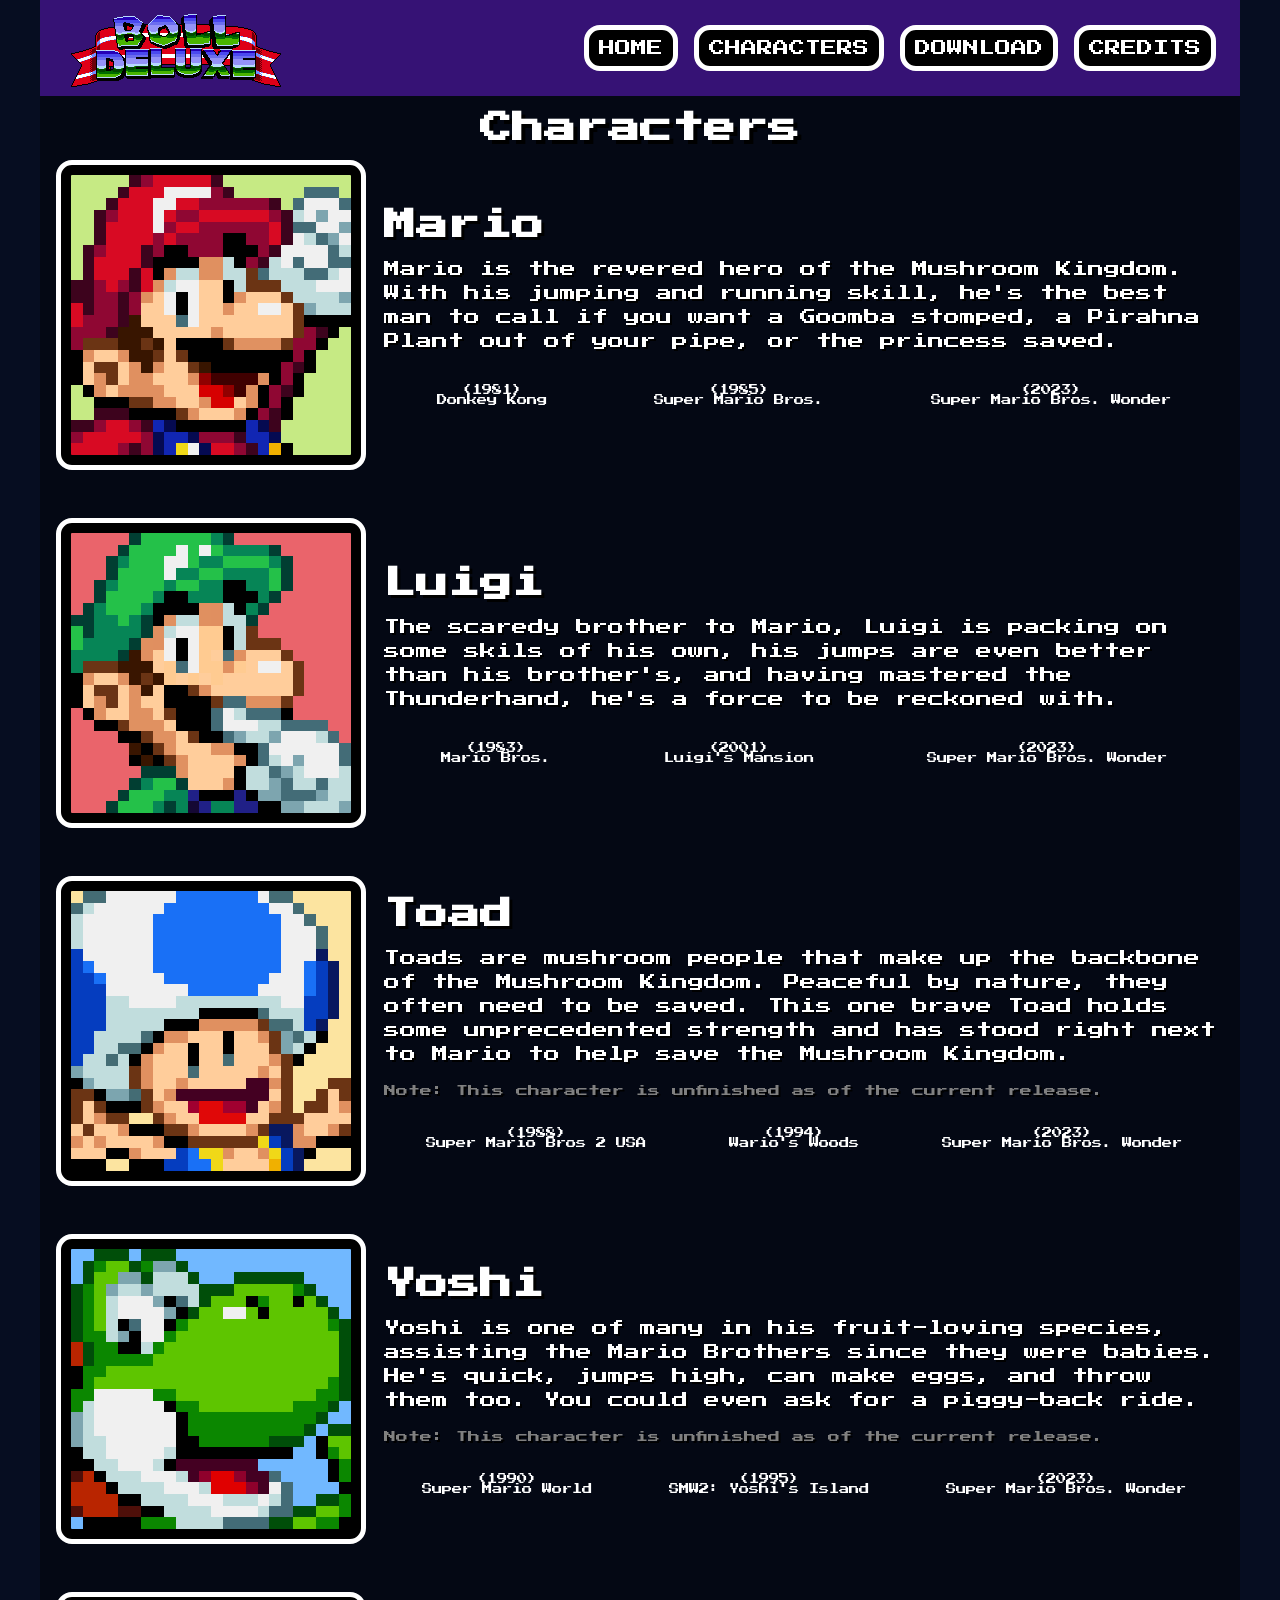
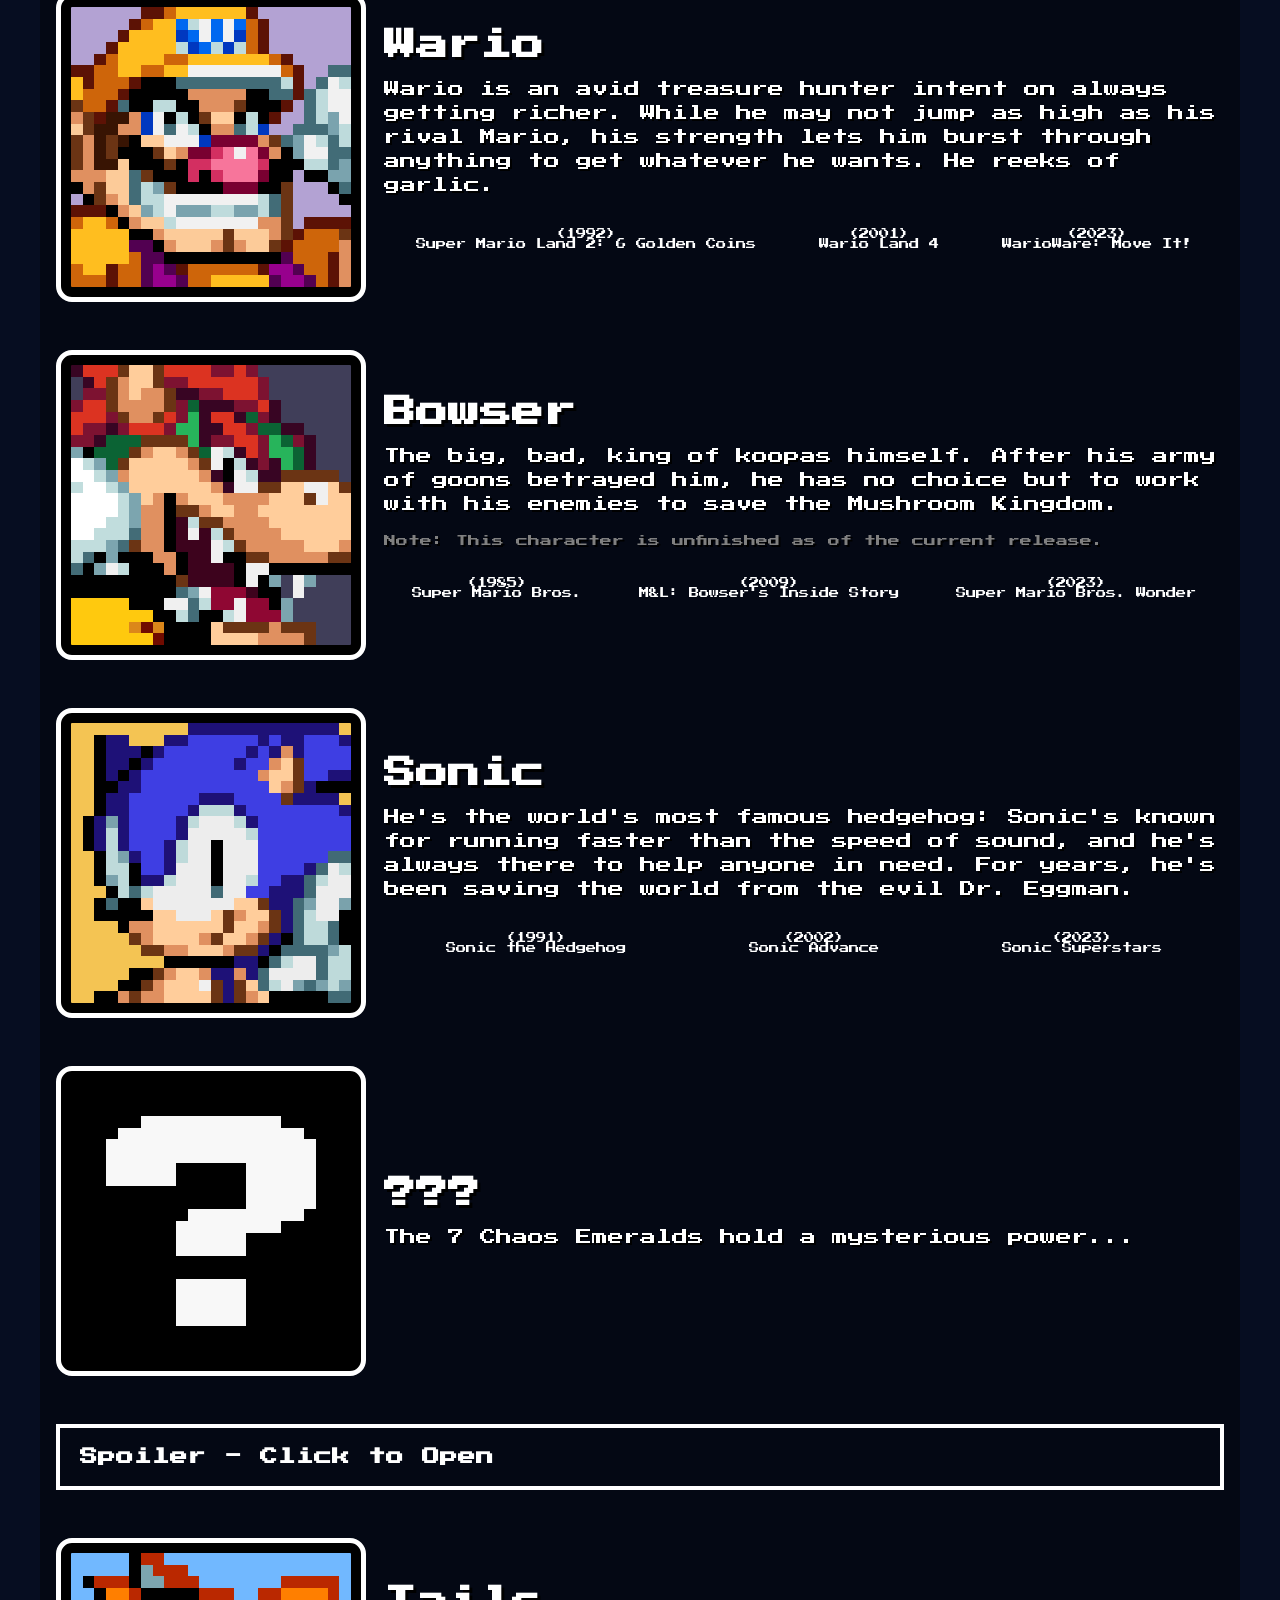
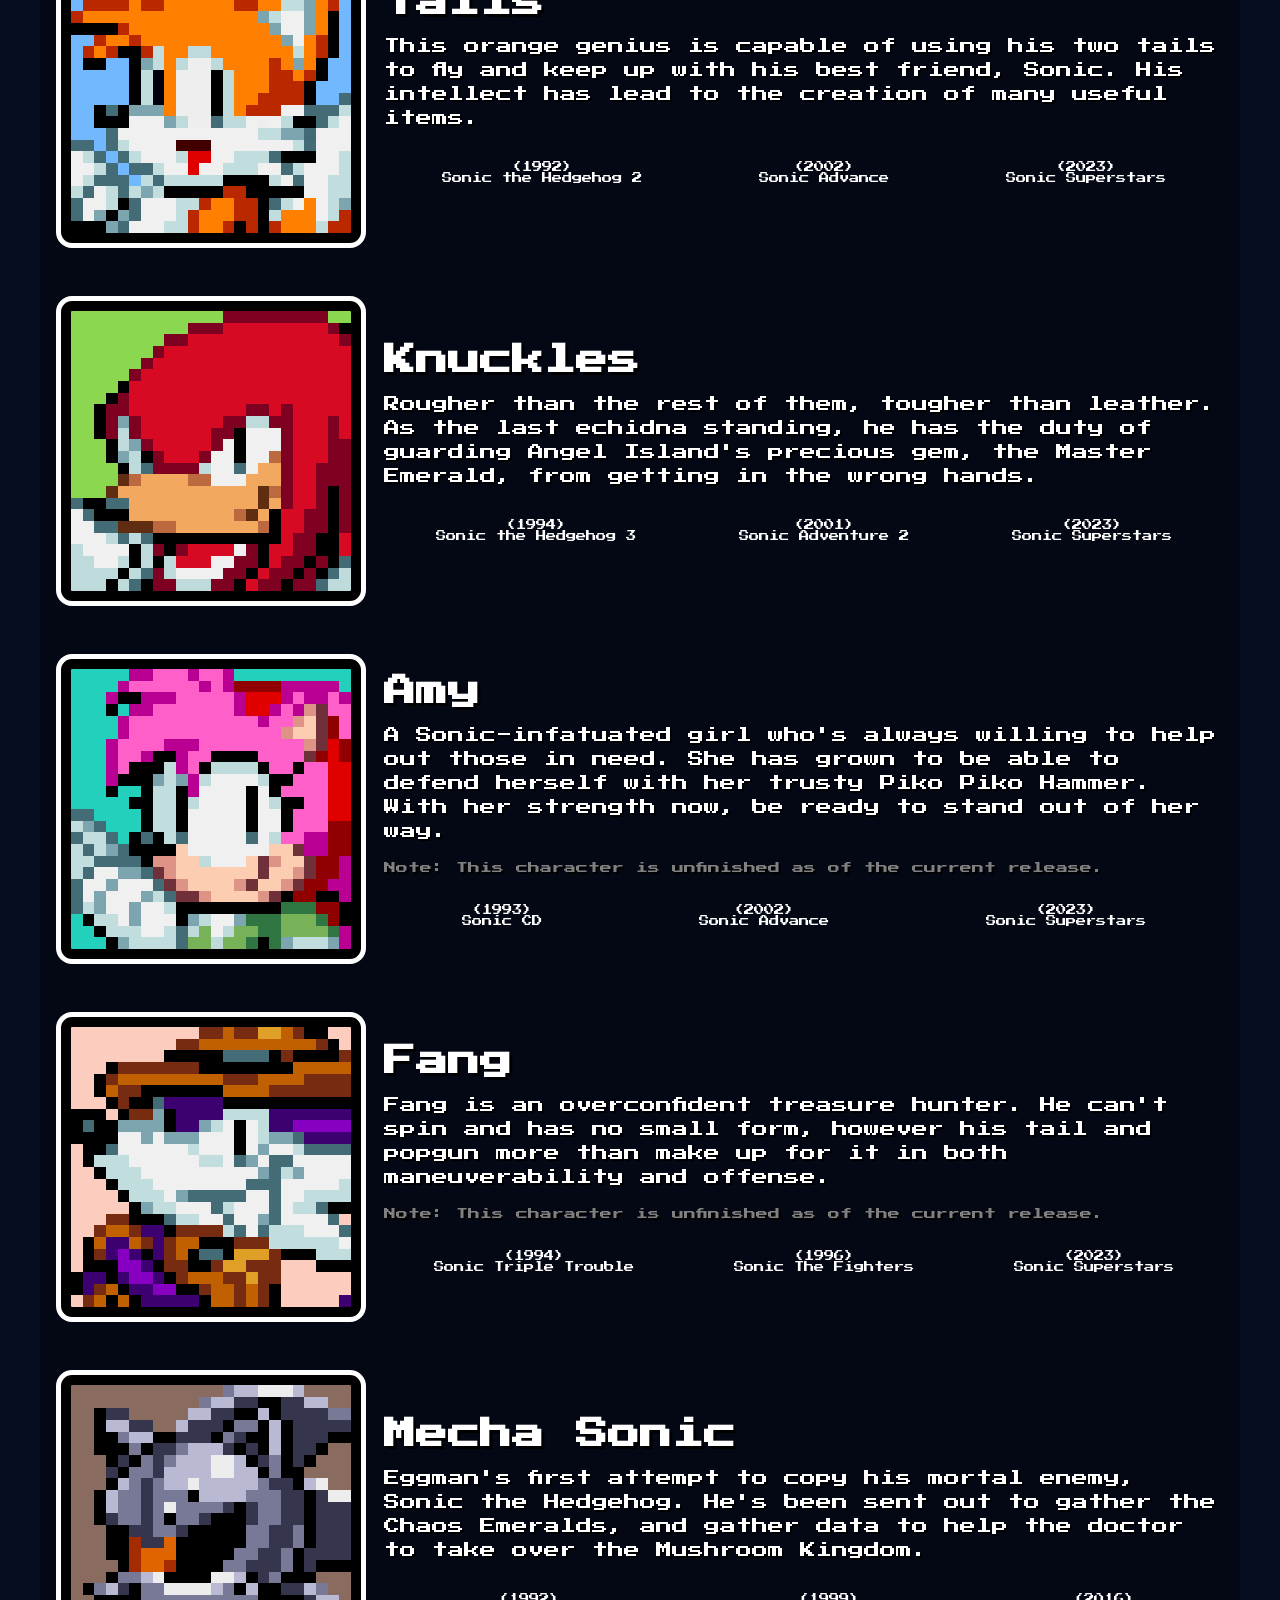
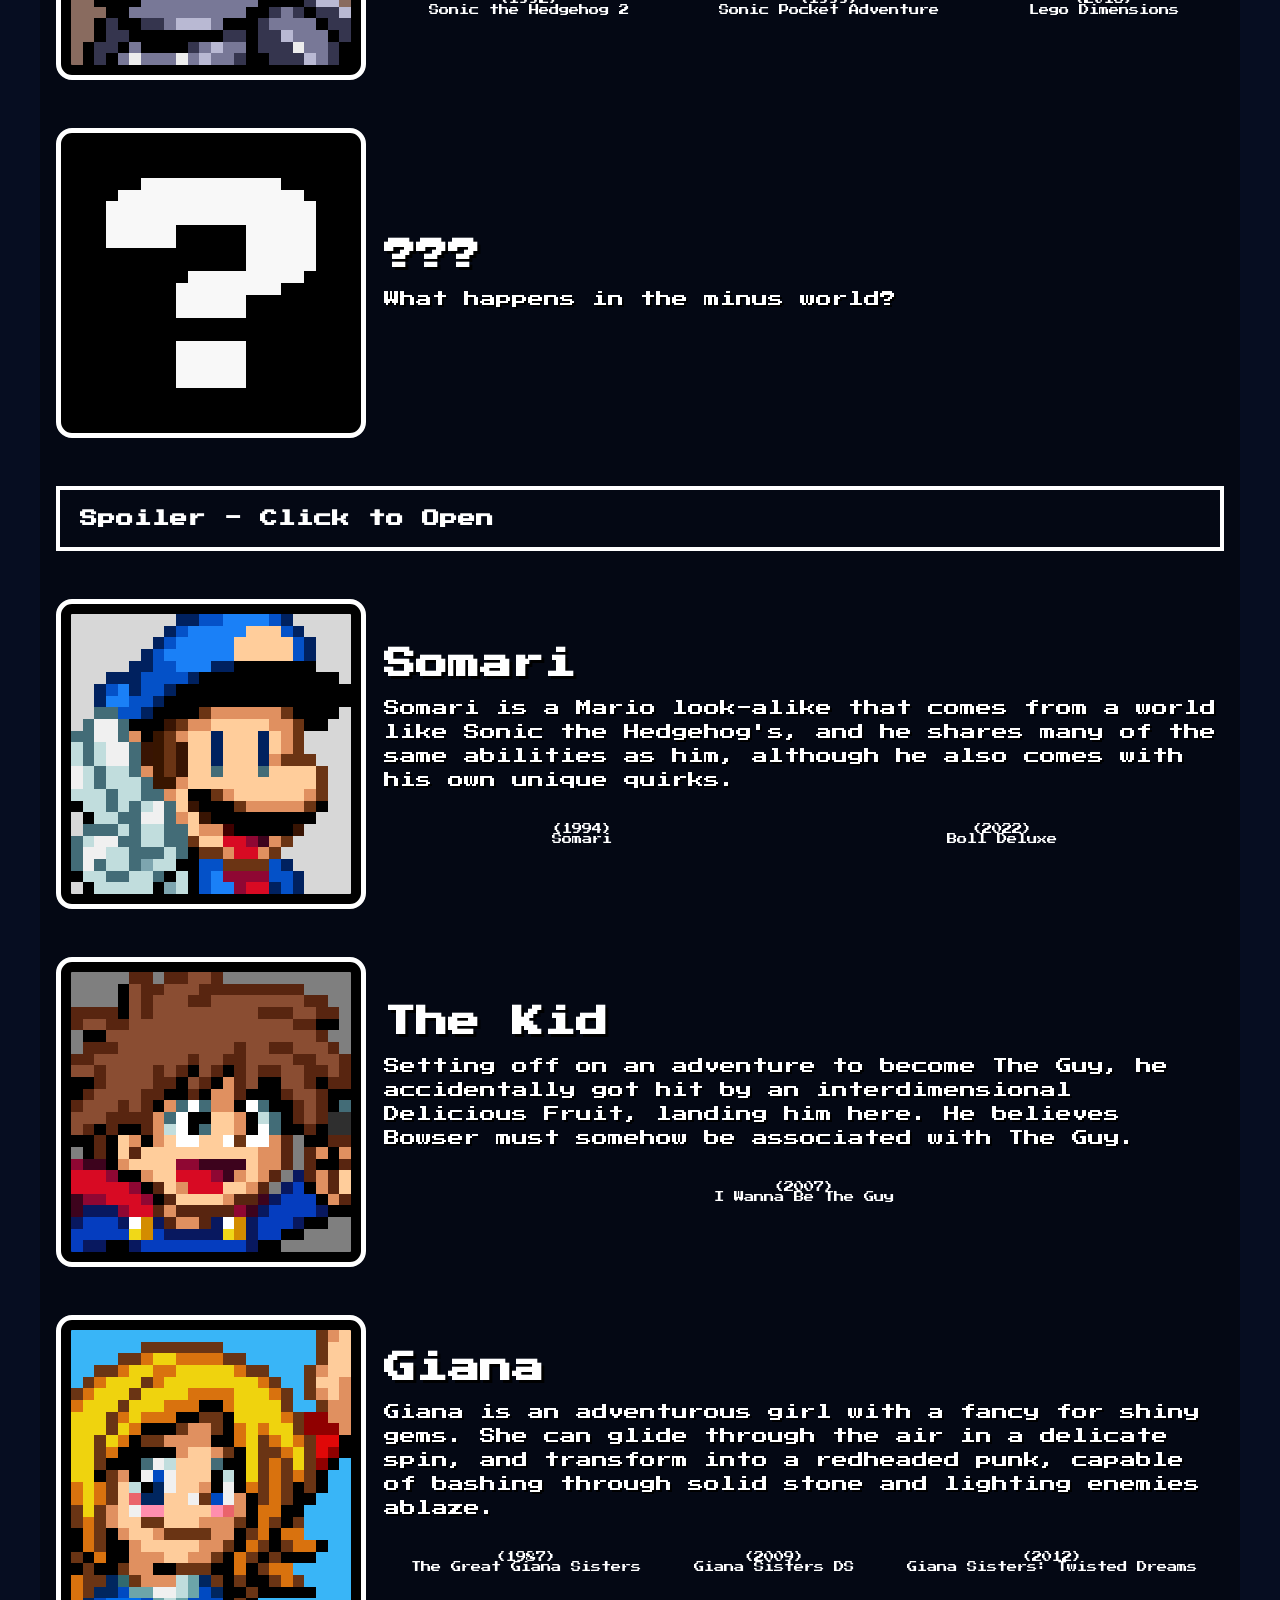
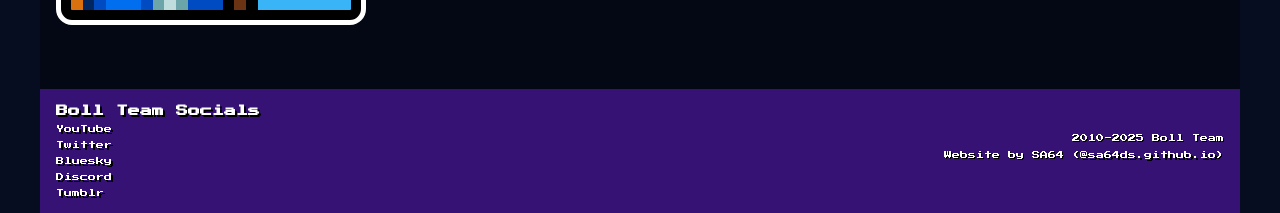
==== commit 4bfbb7aa: "Rough Draft" ====
--- a/characters.html
+++ b/characters.html
@@ -114,7 +114,7 @@
           <p class="note">Note: This character is unfinished as of the current release.</p>
           <ul class="history">
             <li>(1985)<br>Super Mario Bros.
-            <li>(1994)<br>Wario's Woods
+            <li>(2009)<br>M&L: Bowser's Inside Story
             <li>(2023)<br>Super Mario Bros. Wonder
           </ul>
         </section>
@@ -247,7 +247,7 @@
         </section>
       </div>
       <div class="drawer">
-        <h3>Spoiler</h3>
+        <h3>Spoiler - Click to Open</h3>
 
         <div class="inner">
 
@@ -307,8 +307,20 @@
 
     </main>
     <footer>
-      <p>2011-2025 Boll Team</p>
-      <p>Website by SA64 (<a href="https://bsky.app/profile/sa64ds.github.io">@sa64ds.github.io</a>)</p>
+      <div class="footerLeft">
+         <h2>Boll Team Socials</h2>
+         <ul>
+            <li><a href="https://www.youtube.com/@bolldeluxe">YouTube</a>
+            <li><a href="https://twitter.com/boll_deluxe">Twitter</a>
+            <li><a href="https://bsky.app/profile/bolldeluxe.bsky.social">Bluesky</a>
+            <li><a href="https://discord.gg/DfZYkFTa6T">Discord</a>
+            <li><a href="https://www.tumblr.com/bolldeluxe">Tumblr</a>
+         </ul>
+      </div>
+      <div class="footerRight">
+         <p>2010-2025 Boll Team</p>
+         <p>Website by SA64 (<a href="https://bsky.app/profile/sa64ds.github.io">@sa64ds.github.io</a>)</p>
+      </div>
     </footer>
   </div>
 
--- a/main.css
+++ b/main.css
@@ -96,6 +96,14 @@
    font-size: 75%;
 }
 
+.note a {
+   color: gray;
+}
+
+.note a:hover {
+   color: darkgreen;
+}
+
 h1 {
    font-size: 200%;
    text-align: center;
@@ -168,31 +176,24 @@
    display: grid;
    align-items: center;
    grid-template-columns: 1fr 3fr;
-   gap: 2rem;
+   gap: 3rem;
    margin-bottom: 3rem;
 }
 
 /* Character bios */
 .character-info {
-
+   grid-column: 2/3;
 }
 
 /* Character's name */
 .character-info h2 {
   font-size: 200%;
-  margin-bottom: 1.5rem;
-}
-
-.history {
-   font-size: 75%;
-   grid-column: 2/3;
-   /* text-align: center; */
+  margin-bottom: 1rem;
 }
 
 .character ul,
 .secretcharacter ul {
-   font-size: 75%;
-   grid-column: 2/3;
+   font-size: 65%;
    text-align: center;
    display: flex;
    flex-direction: row;
@@ -207,31 +208,28 @@
 
 .character img,
 .secretcharacter img {
-   width: 90%;
+   width: 100%;
    background-color: black;
    padding: 10px;
    border: 5px white solid;
    border-radius: 1rem;
-   /* margin: 1rem; */
-   /* grid-row: 1/3; */
+   margin: auto;
 }
 
 .character p,
 .secretcharacter p {
-   /* text-align: center; */
-   /* left aligned text is easier to read */
-   line-height: 1.6;
+   line-height: 1.5;
 }
 
 .drawer {
    border: white 4px solid;
    margin-bottom: 3rem;
    padding: 4px;
-   cursor: pointer; /* cursor is now clickable hand */
+   cursor: pointer;
 }
 
 .drawer:hover {
-  background-color: rgba(101, 100, 100, 0.354);
+  background-color: rgba(101, 100, 100, 0.35);
   /* color: black; */
 }
 
@@ -264,8 +262,7 @@
    padding: 1rem;
 }
 
-.download a {
-   grid-column: 2;
+.dlbutton {
    display: block;
    color: white;
    background-color: black;
@@ -277,8 +274,16 @@
    text-decoration: none;
 }
 
-.download a:hover {
+.dlbutton:hover {
    background-color: green;
+}
+
+.dldescription a {
+   color: gray;
+}
+
+.dldescription a:hover {
+   color: darkgreen;
 }
 
 
@@ -297,18 +302,23 @@
 
    .character {
       grid-template-columns: 1fr;
-      grid-template-rows: 1fr 0.25fr 0.25fr;
+      grid-template-rows: 0.5fr 1fr;
    }
 
    .secretcharacter {
       grid-template-columns: 1fr;
-      grid-template-rows: 1fr .5fr;
+      grid-template-rows: 1fr 0.25fr;
    }
 
    .character img,.secretcharacter img {
       grid-row: 1;
       grid-column: 1;
-      width: 200px;
+      width: 300px;
+      margin: auto;
+   }
+
+   .character h2 {
+      text-align: center;
    }
 
    .character p,.secretcharacter p {
@@ -320,6 +330,30 @@
    .character ul,.secretcharacter ul {
       grid-row: 3;
       grid-column: 1;
+   }
+
+   .download {
+      grid-template-columns: 1fr;
+      grid-template-rows: 1fr 0.5fr 0.25fr;
+   }
+
+   .download img {
+      grid-row: 1/2;
+      max-width: 50%;
+   }
+
+   .download div {
+      grid-row: 2/3;
+   }
+
+   .download p {
+      text-align: center;
+      margin: auto;
+   }
+
+   .download a {
+      grid-row: 3/4;
+      grid-column: 1/2;
    }
 }
 
@@ -349,6 +383,7 @@
 
    p {
       text-align: center;
+      line-height: 1.4;
    }
    
    h2 {
@@ -358,10 +393,14 @@
    .threescreenshots {
       grid-template-columns: 1fr;
    }
+
+   .onescreenshot {
+      max-width: 90%;
+   }
    
    .character {
       grid-template-columns: 1fr;
-      grid-template-rows: 1fr .5fr 0.5fr;
+      grid-template-rows: 0.5fr 1fr;
    }
 
    .secretcharacter {
@@ -373,7 +412,7 @@
       width: 300px;
    }
 
-   .character p,.secretcharacter p {
+   .character-info {
       grid-row: 2;
       grid-column: 1;
       text-align: center;
@@ -385,6 +424,10 @@
       flex-direction: column;
    }
 
+   .drawer h3 {
+      text-align: center;
+   }
+
    .download {
       grid-template-columns: 1fr;
    }
@@ -396,4 +439,21 @@
    .download a {
       grid-column: 1;
    }
+
+   .download img {
+      max-width: 150%;
+   }
+
+   footer {
+      grid-template-columns: 1fr;
+   }
+
+   .footerLeft {
+      display: none;
+   }
+
+   .footerRight {
+      grid-column: 1;
+   }
+
 }
